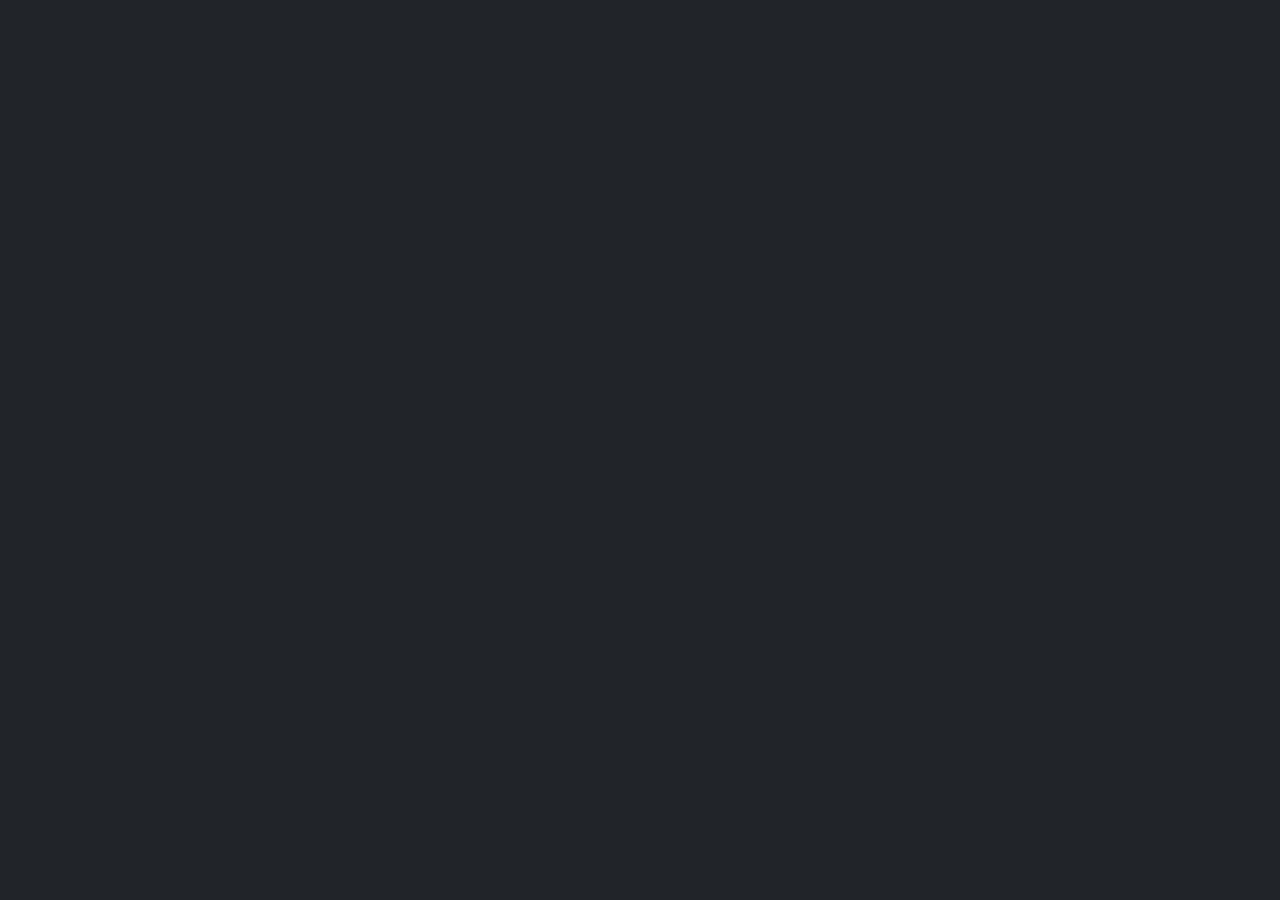
==== pages/acerca-de.html @ e5b5893c "Estructura inicial de carpetas, esqueletos HTML/CSS bootstrap linkeado" ====
<!doctype html>
<html lang="es" data-bs-theme="dark">
  <head>
    <meta charset="UTF-8" />
    <meta name="viewport" content="width=device-width, initial-scale=1.0" />
    <meta
      name="description"
      content="Plataforma de streaming interactiva con el mejor catálogo de películas y series. Proyecto integrador RollingCode."
    />
    <meta name="author" content="Grupo 3 - Comision Web 25" />
    <link
      href="https://cdn.jsdelivr.net/npm/bootstrap@5.3.8/dist/css/bootstrap.min.css"
      rel="stylesheet"
      integrity="sha384-sRIl4kxILFvY47J16cr9ZwB07vP4J8+LH7qKQnuqkuIAvNWLzeN8tE5YBujZqJLB"
      crossorigin="anonymous"
    />
    <link rel="stylesheet" href="../css/style.css" />
    <title>nombre-de-ejemplo</title>
  </head>
  <body>
    <head></head>
    <main></main>
    <footer></footer>
    <script
      src="https://cdn.jsdelivr.net/npm/bootstrap@5.3.8/dist/js/bootstrap.bundle.min.js"
      integrity="sha384-FKyoEForCGlyvwx9Hj09JcYn3nv7wiPVlz7YYwJrWVcXK/BmnVDxM+D2scQbITxI"
      crossorigin="anonymous"
    ></script>
  </body>
</html>
---- css/style.css ----
@import url("https://cdn.jsdelivr.net/npm/bootstrap-icons@1.13.1/font/bootstrap-icons.min.css");

*{
    margin: 0;
    padding: 0;
    box-sizing: border-box;
}
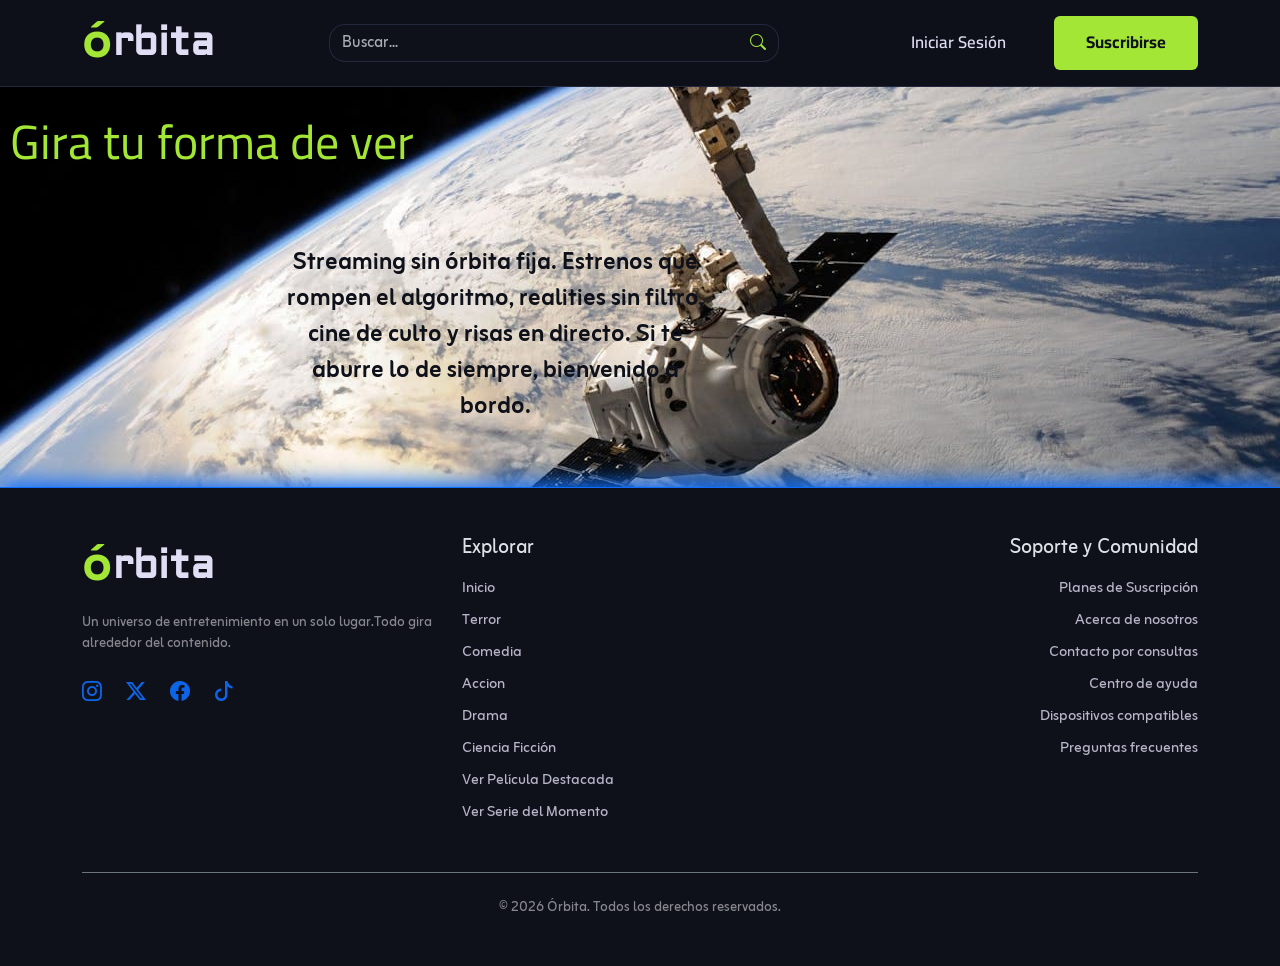
==== commit 77965c5d: "Se comenzó a estilizar la pagina acerca de" ====
--- a/pages/acerca-de.html
+++ b/pages/acerca-de.html
@@ -1,30 +1,168 @@
 <!doctype html>
 <html lang="es" data-bs-theme="dark">
-  <head>
-    <meta charset="UTF-8" />
-    <meta name="viewport" content="width=device-width, initial-scale=1.0" />
-    <meta
-      name="description"
-      content="Plataforma de streaming interactiva con el mejor catálogo de películas y series. Proyecto integrador RollingCode."
-    />
-    <meta name="author" content="Grupo 3 - Comision Web 25" />
-    <link
-      href="https://cdn.jsdelivr.net/npm/bootstrap@5.3.8/dist/css/bootstrap.min.css"
-      rel="stylesheet"
-      integrity="sha384-sRIl4kxILFvY47J16cr9ZwB07vP4J8+LH7qKQnuqkuIAvNWLzeN8tE5YBujZqJLB"
-      crossorigin="anonymous"
-    />
-    <link rel="stylesheet" href="../css/style.css" />
-    <title>nombre-de-ejemplo</title>
-  </head>
-  <body>
-    <head></head>
-    <main></main>
-    <footer></footer>
-    <script
-      src="https://cdn.jsdelivr.net/npm/bootstrap@5.3.8/dist/js/bootstrap.bundle.min.js"
-      integrity="sha384-FKyoEForCGlyvwx9Hj09JcYn3nv7wiPVlz7YYwJrWVcXK/BmnVDxM+D2scQbITxI"
-      crossorigin="anonymous"
-    ></script>
-  </body>
-</html>
+
+<head>
+  <meta charset="UTF-8" />
+  <meta name="viewport" content="width=device-width, initial-scale=1.0" />
+  <meta name="description"
+    content="Plataforma de streaming interactiva con el mejor catálogo de películas y series. Proyecto integrador RollingCode." />
+  <meta name="author" content="Grupo 3 - Comision Web 25" />
+  <link href="https://cdn.jsdelivr.net/npm/bootstrap@5.3.8/dist/css/bootstrap.min.css" rel="stylesheet"
+    integrity="sha384-sRIl4kxILFvY47J16cr9ZwB07vP4J8+LH7qKQnuqkuIAvNWLzeN8tE5YBujZqJLB" crossorigin="anonymous" />
+  <link rel="stylesheet" href="https://cdn.jsdelivr.net/npm/bootstrap-icons@1.13.1/font/bootstrap-icons.min.css">
+  <link rel="stylesheet" href="../css/style.css" />
+  <title>Órbita - Todo gira al rededor del contenido</title>
+</head>
+
+<body>
+  <header>
+    <nav class="navbar navbar-expand-lg sticky-top navbar-estilo">
+      <div class="container">
+        <a class="navbar-brand marca-logo" href="#">
+          <span class="letra-o">ó</span><span class="resto-texto">rbita</span>
+        </a>
+
+        <button class="navbar-toggler border-0" type="button" data-bs-toggle="collapse" data-bs-target="#contenidoNav">
+          <span class="navbar-toggler-icon"></span>
+        </button>
+
+        <div class="collapse navbar-collapse" id="contenidoNav">
+          <div class="d-flex justify-content-center flex-fill my-3 my-lg-0">
+            <form class="formulario-busqueda" role="search">
+              <div class="input-group">
+                <input class="form-control entrada-busqueda" type="search" placeholder="Buscar..."
+                  aria-label="Search" />
+                <span class="input-group-text icono-busqueda">
+                  <i class="bi bi-search"></i>
+                </span>
+              </div>
+            </form>
+          </div>
+
+          <div
+            class="d-flex flex-column flex-md-row justify-content-md-center justify-content-lg-end align-items-stretch align-items-lg-center gap-3 gap-md-5 gap-lg-3 pb-3 pb-lg-0">
+            <button type="button" class="btn btn-link boton-ingresar text-decoration-none" data-bs-toggle="modal"
+              data-bs-target="#modalLogin">
+              Iniciar Sesión
+            </button>
+            <a href="../pages/suscripcion.html" class="btn fw-bold boton-suscribirse">
+              Suscribirse
+            </a>
+          </div>
+        </div>
+      </div>
+    </nav>
+  </header>
+  <main>
+    <!-- Banner -->
+    <div>
+      <img src="../img/acercade/pexels-spacex-586056.jpg" alt="banner" id="img-banner">
+      <div class="contenedor-elementos">
+        <p>Gira tu forma de ver</p>
+      </div>
+      <div class="contenedor-texto">
+      <p>Streaming sin órbita fija. Estrenos que rompen el algoritmo, realities sin filtro, cine de culto y risas en
+          directo. Si te aburre lo de siempre, bienvenido a bordo.</p>
+      </div>
+    </div>
+
+    <section>
+      
+    </section>
+
+  </main>
+  <footer class="footer py-5">
+    <div class="container">
+      <div class="row gy-4 justify-content-between">
+        <div class="col-12 col-lg-4 text-start text-md-center text-lg-start mb-2 mb-lg-0">
+          <div class="mb-3 d-flex justify-content-center justify-content-lg-start align-items-center gap-2">
+            <a class="marca-logo text-decoration-none" href="#">
+              <span class="letra-o">ó</span><span class="resto-texto">rbita</span>
+            </a>
+          </div>
+          <p class="text-white-50 small mb-4 mx-auto mx-lg-0 text-center text-lg-start">
+            Un universo de entretenimiento en un solo lugar.Todo gira
+            alrededor del contenido.
+          </p>
+          <div class="d-flex justify-content-center justify-content-lg-start gap-4">
+            <a href="./pages/error404.html" class="enlace-red" aria-label="Instagram">
+              <i class="bi bi-instagram"></i>
+            </a>
+            <a href="./pages/error404.html" class="enlace-red" aria-label="Twitter">
+              <i class="bi bi-twitter-x"></i>
+            </a>
+            <a href="./pages/error404.html" class="enlace-red" aria-label="Facebook">
+              <i class="bi bi-facebook"></i>
+            </a>
+            <a href="./pages/error404.html" class="enlace-red" aria-label="TikTok">
+              <i class="bi bi-tiktok"></i>
+            </a>
+          </div>
+        </div>
+
+        <div class="col-12 col-md-6 col-lg-4 text-start text-md-start text-lg-start">
+          <h5 class="titulo-columna-footer mb-3">Explorar</h5>
+          <ul class="list-unstyled d-flex flex-column gap-2 m-0">
+            <li><a href="./index.html" class="link-footer">Inicio</a></li>
+            <li>
+              <a href="./pages/categoria-1.html" class="link-footer">Terror</a>
+            </li>
+            <li>
+              <a href="./pages/categoria-2.html" class="link-footer">Comedia</a>
+            </li>
+            <li>
+              <a href="./pages/error404.html" class="link-footer">Accion</a>
+            </li>
+            <li>
+              <a href="./pages/error404.html" class="link-footer">Drama</a>
+            </li>
+            <li>
+              <a href="./pages/error404.html" class="link-footer">Ciencia Ficción</a>
+            </li>
+            <li>
+              <a href="./pages/detalle-pelicula.html" class="link-footer">Ver Película Destacada</a>
+            </li>
+            <li>
+              <a href="./pages/detalle-serie.html" class="link-footer">Ver Serie del Momento</a>
+            </li>
+          </ul>
+        </div>
+
+        <div class="col-12 col-md-6 col-lg-4 text-start text-md-end text-lg-end">
+          <h5 class="titulo-columna-footer mb-3">Soporte y Comunidad</h5>
+          <ul class="list-unstyled d-flex flex-column gap-2 m-0">
+            <li>
+              <a href="./pages/suscripcion.html" class="link-footer">Planes de Suscripción</a>
+            </li>
+            <li>
+              <a href="./pages/acerca-de.html" class="link-footer">Acerca de nosotros</a>
+            </li>
+            <li>
+              <a href="./pages/contacto.html" class="link-footer">Contacto por consultas</a>
+            </li>
+            <li>
+              <a href="./pages/error404.html" class="link-footer">Centro de ayuda</a>
+            </li>
+            <li>
+              <a href="./pages/error404.html" class="link-footer">Dispositivos compatibles</a>
+            </li>
+            <li>
+              <a href="./pages/error404.html" class="link-footer">Preguntas frecuentes</a>
+            </li>
+          </ul>
+        </div>
+      </div>
+
+      <div class="border-top border-secondary mt-5 pt-4 text-center">
+        <p class="text-white-50 small m-0">
+          &copy; 2026 Órbita. Todos los derechos reservados.
+        </p>
+      </div>
+    </div>
+  </footer>
+  <script src="https://cdn.jsdelivr.net/npm/bootstrap@5.3.8/dist/js/bootstrap.bundle.min.js"
+    integrity="sha384-FKyoEForCGlyvwx9Hj09JcYn3nv7wiPVlz7YYwJrWVcXK/BmnVDxM+D2scQbITxI"
+    crossorigin="anonymous"></script>
+</body>
+
+</html>
--- a/css/style.css
+++ b/css/style.css
@@ -1,7 +1,937 @@
 @import url("https://cdn.jsdelivr.net/npm/bootstrap-icons@1.13.1/font/bootstrap-icons.min.css");
-
-*{
-    margin: 0;
-    padding: 0;
-    box-sizing: border-box;
+@import url("https://fonts.googleapis.com/css2?family=Aldrich&family=Cairo:wght@200..1000&family=Zain:ital,wght@0,200;0,300;0,400;0,700;0,800;0,900;1,300;1,400&display=swap");
+@import url("https://cdn.jsdelivr.net/npm/bootstrap-icons@1.13.1/font/bootstrap-icons.min.css");
+
+:root {
+  --text: #e0def5;
+  --background: #0f111a;
+  --primary: #0d6efd;
+  --secondary: #23283e;
+  --accent: #a3e635;
+
+  --font-logo: "Aldrich", sans-serif;
+  --font-titulos: "Cairo", sans-serif;
+  --font-textos: "Zain", serif;
+}
+
+* {
+  margin: 0;
+  padding: 0;
+  box-sizing: border-box;
+}
+
+/* Estilos del navbar */
+
+.navbar.navbar-estilo {
+  background-color: rgba(15, 17, 26, 0.9);
+  border-bottom: 1px solid var(--secondary);
+
+  .formulario-busqueda {
+    width: 100%;
+    max-width: clamp(300px, 40vw, 450px);
+
+    .input-group {
+      transition: all 0.3s ease;
+      border-radius: 1rem;
+
+      /* Hover en todo el grupo */
+      &:hover {
+        .entrada-busqueda,
+        .icono-busqueda {
+          border-color: var(--accent);
+        }
+      }
+
+      /* Focus-within detecta cuando el input tiene foco */
+      &:focus-within {
+        .entrada-busqueda,
+        .icono-busqueda {
+          border-color: var(--accent);
+        }
+        box-shadow: 0 0 5px rgba(163, 230, 53, 0.5);
+      }
+    }
+
+    .form-control.entrada-busqueda {
+      background-color: var(--background);
+      border: 1px solid var(--secondary);
+      border-right: none;
+      color: var(--text);
+      font-family: var(--font-textos);
+      transition: all 0.3s ease;
+
+      /* Bordes redondeados solo en la izquierda */
+      border-top-left-radius: 1rem;
+      border-bottom-left-radius: 1rem;
+      border-top-right-radius: 0;
+      border-bottom-right-radius: 0;
+
+      &:focus {
+        box-shadow: none;
+        outline: none;
+      }
+    }
+
+    .input-group-text.icono-busqueda {
+      background-color: var(--background);
+      border: 1px solid var(--secondary);
+      border-left: none;
+      color: var(--accent);
+      transition: all 0.3s ease;
+
+      /* Bordes redondeados solo en la derecha */
+      border-top-left-radius: 0;
+      border-bottom-left-radius: 0;
+      border-top-right-radius: 1rem;
+      border-bottom-right-radius: 1rem;
+    }
+  }
+}
+.contenedor-modal .marca-logo,
+.marca-logo {
+  display: inline-flex;
+  align-items: center;
+  font-family: var(--font-logo);
+  font-size: 2.5rem;
+  font-weight: bold;
+  letter-spacing: 0px;
+  color: var(--text);
+  text-decoration: none;
+
+  .letra-o {
+    color: var(--accent);
+    position: relative;
+    display: inline-block;
+    font-family: var(--font-textos);
+    line-height: 1;
+    font-size: 1.35em;
+    animation: orbita3d 10s infinite ease-in-out;
+  }
+  .resto-texto {
+    color: var(--text);
+    position: relative;
+    z-index: 2;
+    margin-left: 0.02em;
+  }
+}
+
+.boton-ingresar {
+  color: var(--text);
+  font-family: var(--font-titulos);
+  font-size: 1.2rem;
+  transition: color 0.3s ease;
+  &:hover {
+    color: var(--accent);
+  }
+}
+.boton-suscribirse {
+  background-color: var(--accent);
+  color: var(--background);
+  font-family: var(--font-titulos);
+  font-size: 1.2rem;
+  transition:
+    transform 0.2s ease,
+    box-shadow 0.2s linear;
+
+  &:hover {
+    background-color: var(--accent);
+    color: var(--background);
+    transform: translateY(-2px);
+    box-shadow: 0 0px 10px rgba(163, 230, 53, 0.4);
+  }
+}
+
+/* Estilos del modal para iniciar sesion */
+
+.modal-content.contenedor-modal {
+  background-color: var(--background);
+  .marca-logo {
+    font-size: 1.8rem;
+    .letra-o {
+      animation: none;
+    } /* Desactivar animacion */
+  }
+}
+
+.modal-body {
+  .form-label {
+    font-family: var(--font-titulos);
+    font-size: 1rem;
+    color: var(--text);
+  }
+
+  .link-recuperar {
+    font-family: var(--font-textos);
+    font-size: 1.1rem;
+    color: var(--accent);
+    transition: 0.3s;
+    &:hover {
+      filter: drop-shadow(0 0px 2px rgba(163, 230, 53, 0.4));
+    }
+  }
+
+  .texto-o-divisor {
+    color: var(--text);
+    font-family: var(--font-textos);
+    font-size: 1.2rem;
+  }
+
+  .boton-modal-enviar {
+    background-color: var(--accent);
+    color: var(--background);
+    font-family: var(--font-titulos);
+    font-size: 1.2rem;
+    transition:
+      transform 0.2s,
+      box-shadow 0.2s;
+
+    &:hover {
+      transform: translateY(-2px);
+      box-shadow: 0 4px 15px rgba(163, 230, 53, 0.4);
+    }
+  }
+
+  .boton-modal-google {
+    background-color: transparent;
+    border: 1px solid var(--secondary);
+    color: var(--text);
+    font-family: var(--font-titulos);
+    font-size: 1.1rem;
+    transition:
+      border-color 0.3s ease,
+      background-color 0.3s ease;
+
+    &:hover {
+      border-color: var(--accent);
+      background-color: var(--background);
+    }
+  }
+}
+
+body {
+  display: flex;
+  flex-direction: column;
+  min-height: 100vh;
+  background-color: var(--background);
+}
+
+main {
+  /* flex: 1; */
+  flex-grow: 1;
+}
+
+/* Estilos paginas suscripcion */
+
+/* Hero */
+.hero-suscripcion {
+  background-color: var(--background);
+  color: var(--text);
+  .marca-logo {
+    font-size: 2.5rem;
+    .letra-o-estatica {
+      color: var(--accent);
+      position: relative;
+      display: inline-block;
+      font-family: var(--font-textos);
+      line-height: 1;
+      font-size: 1.35em;
+    }
+  }
+
+  .texto-accent {
+    color: var(--accent);
+    font-family: var(--font-logo);
+  }
+
+  h1 {
+    font-family: var(--font-titulos);
+    color: var(--text);
+  }
+
+  p {
+    font-family: var(--font-textos);
+    color: var(--text);
+    opacity: 0.9;
+  }
+}
+
+/* Cards de Planes */
+.planes-suscripcion {
+  background-color: var(--background);
+
+  .card {
+    background-color: var(--background);
+    border: 1px solid var(--primary);
+    border-radius: 1rem;
+    transition:
+      transform 0.3s ease,
+      box-shadow 0.3s ease;
+
+    &:hover {
+      transform: translateY(-8px);
+      box-shadow: 0 8px 25px rgba(13, 110, 253, 0.1);
+    }
+
+    .badge {
+      background-color: var(--secondary);
+      color: var(--primary);
+      font-family: var(--font-titulos);
+      font-size: 0.75rem;
+      padding: 0.5rem 1rem;
+      border-radius: 0.5rem;
+      display: inline-block;
+    }
+
+    .card-title {
+      font-family: var(--font-titulos);
+      font-size: 2rem;
+      color: var(--text);
+    }
+
+    .precio {
+      .monto {
+        font-family: var(--font-titulos);
+        font-size: 2.5rem;
+        color: var(--text);
+        font-weight: bold;
+      }
+
+      .periodo {
+        font-family: var(--font-textos);
+        font-size: 1rem;
+        color: var(--text);
+        opacity: 0.7;
+      }
+    }
+
+    .lista-caracteristicas {
+      list-style: none;
+      padding: 0;
+
+      li {
+        font-family: var(--font-textos);
+        font-size: 0.95rem;
+        margin-bottom: 0.75rem;
+        display: flex;
+        align-items: center;
+        gap: 0.5rem;
+
+        i {
+          font-size: 1.2rem;
+        }
+
+        &.disponible {
+          color: var(--text);
+          i {
+            color: var(--primary);
+          }
+        }
+
+        &.no-disponible {
+          color: var(--text);
+          opacity: 0.5;
+          i {
+            color: var(--secondary);
+          }
+        }
+      }
+    }
+
+    .btn-plan {
+      background-color: transparent;
+      border: 1px solid var(--secondary);
+      color: var(--text);
+      font-family: var(--font-titulos);
+      font-size: 1.1rem;
+      padding: 0.75rem;
+      border-radius: 0.75rem;
+      transition: all 0.3s ease;
+
+      &:hover {
+        border-color: var(--accent);
+        background-color: rgba(163, 230, 53, 0.05);
+      }
+    }
+  }
+
+  /* Card Recomendado */
+  .card-recomendado {
+    border: 1px solid var(--accent);
+    box-shadow: 0 0 20px rgba(163, 230, 53, 0.2);
+
+    .disponible-recomendado {
+      color: var(--text);
+      i {
+        color: var(--accent);
+      }
+    }
+
+    .badge {
+      background-color: var(--accent);
+      color: var(--background);
+    }
+    .btn-recomendado {
+      background-color: var(--accent);
+      color: var(--background);
+      border: none;
+
+      &:hover {
+        transform: translateY(-2px);
+        box-shadow: 0 6px 20px rgba(163, 230, 53, 0.4);
+        background-color: var(--accent);
+      }
+    }
+  }
+}
+
+/* FAQ Section */
+.faq-section {
+  background-color: var(--background);
+
+  h2 {
+    font-family: var(--font-titulos);
+    font-size: 2.5rem;
+    color: var(--text);
+  }
+
+  .accordion {
+    max-width: 800px;
+    margin: 0 auto;
+
+    .accordion-item {
+      background-color: var(--background);
+      border: 1px solid var(--secondary);
+      border-radius: 0.75rem;
+      margin-bottom: 1rem;
+      overflow: hidden;
+
+      .accordion-header {
+        .accordion-button {
+          background-color: var(--background);
+          color: var(--text);
+          font-family: var(--font-titulos);
+          font-size: 1.1rem;
+          border: none;
+          padding: 1.25rem 1.5rem;
+          transition: background-color 0.3s ease;
+
+          &:not(.collapsed) {
+            background-color: var(--secondary);
+            color: var(--primary);
+          }
+
+          &::after {
+            filter: brightness(0) invert(1);
+          }
+        }
+      }
+
+      .accordion-body {
+        background-color: var(--background);
+        color: var(--text);
+        font-family: var(--font-textos);
+        padding: 1.5rem;
+        border-top: 1px solid var(--secondary);
+      }
+    }
+  }
+}
+
+/* Métodos de Pago */
+.metodos-pago {
+  background-color: var(--background);
+
+  h2 {
+    font-family: var(--font-titulos);
+    font-size: 2rem;
+    color: var(--text);
+  }
+
+  .icono-pago {
+    display: flex;
+    flex-direction: column;
+    align-items: center;
+
+    i {
+      font-size: 2.5rem;
+      color: var(--primary);
+      transition:
+        transform 0.3s cubic-bezier(0.175, 0.885, 0.32, 1.275),
+        color 0.2s ease;
+    }
+
+    span {
+      font-family: var(--font-textos);
+      font-size: 0.9rem;
+      color: var(--text);
+      transition:
+        transform 0.3s cubic-bezier(0.175, 0.885, 0.32, 1.275),
+        color 0.2s ease;
+    }
+
+    &:hover {
+      i,
+      span {
+        transform: translateY(-4px) scale(1.2);
+      }
+    }
+  }
+}
+/* Estilos del footer */
+
+.footer {
+  background-color: var(--background);
+  font-family: var(--font-textos);
+  border-top: 1px solid var(--primary);
+  box-shadow: 0px -5px 20px var(--primary);
+  .texto-descripcion-footer {
+    max-width: 300px;
+  }
+
+  .link-footer {
+    text-decoration: none;
+    font-size: 0.95rem;
+    color: var(--text);
+    opacity: 80%;
+    transition: color 0.25s ease-in-out;
+
+    &:hover {
+      opacity: 100%;
+      color: var(--primary);
+      filter: drop-shadow(0px 0px 1px rgba(163, 230, 53, 0.9));
+    }
+  }
+
+  .enlace-red {
+    color: var(--primary);
+    opacity: 90%;
+    font-size: 1.25rem;
+    display: inline-block;
+    transition:
+      transform 0.2s cubic-bezier(0.175, 0.885, 0.32, 1.275),
+      color 0.2s ease;
+
+    &:hover {
+      color: var(--accent);
+      transform: translateY(-4px) scale(1.1);
+    }
+  }
+}
+
+/* Animacion del logo */
+@keyframes orbita3d {
+  0% {
+    transform: translateX(0) scale(1);
+    z-index: 3;
+  }
+  12% {
+    transform: translateX(65px) scale(1.3);
+    z-index: 3;
+  }
+
+  24% {
+    transform: translateX(134px) scale(1.1);
+    z-index: 3;
+  }
+  25% {
+    z-index: 1;
+  }
+  36% {
+    transform: translateX(65px) scale(0.8);
+    z-index: 1;
+  }
+
+  48% {
+    transform: translateX(0) scale(1);
+    z-index: 3;
+  }
+
+  100% {
+    transform: translateX(0) scale(1);
+    z-index: 3;
+  }
+}
+
+/* Estilos del Carrousel */
+
+.hero {
+  height: 85vh;
+  min-height: 70vh;
+  width: 100%;
+  display: flex;
+  align-items: flex-start;
+  overflow: hidden;
+}
+
+.hero-bg {
+  width: 100vw;
+}
+
+.hero-overlay-inicial {
+  top: 100px;
+  left: 80px;
+  position: absolute;
+  width: 50vw;
+  height: 25vw;
+  background:
+    linear-gradient(
+      90deg,
+      rgba(10, 10, 10, 0.95) 0%,
+      rgba(10, 10, 10, 0.7) 50%,
+      rgba(10, 10, 10, 0.3) 100%
+    ),
+    linear-gradient(0deg, rgba(10, 10, 10, 1) 0%, rgba(10, 10, 10, 0) 30%);
+}
+
+.hero-content {
+  max-width: 100vw;
+  margin: 0 auto;
+  padding: 0 4rem;
+  width: 50vw;
+}
+
+.hero-badge {
+  display: inline-block;
+  background: linear-gradient(
+    135deg,
+    rgba(35, 40, 62, 1) 0%,
+    rgba(163, 230, 53, 1) 87%,
+    rgba(15, 17, 26, 0.63) 100%
+  );
+  color: white;
+  padding: 6px 16px;
+  border-radius: 4px;
+  font-size: 0.75rem;
+  font-weight: 700;
+  letter-spacing: 1px;
+  text-transform: uppercase;
+  margin-bottom: 1.5rem;
+}
+
+.hero-title {
+  font-family: "Cairo", sans-serif;
+}
+
+.hero-meta {
+  display: flex;
+  gap: 1.5rem;
+  align-items: center;
+  margin-bottom: 1.5rem;
+  color: var(--primary);
+  font-size: 0.95rem;
+}
+
+.hero-description {
+  font-size: 1 rem;
+  line-height: 1.6;
+  color: #e5e5e5;
+  max-width: 60vw;
+  margin-bottom: 2rem;
+  align-content: end;
+}
+
+.hero-actions {
+  display: flex;
+  gap: 1rem;
+  flex-wrap: wrap;
+}
+
+.btn {
+  padding: 14px 32px;
+  border-radius: 6px;
+  font-size: 1.05rem;
+  font-weight: 600;
+  border: none;
+  cursor: pointer;
+  transition: all 0.2s ease;
+  display: flex;
+  align-items: center;
+  gap: 10px;
+}
+.hero-content {
+  padding: 0 1.5rem;
+}
+
+.hero-overlay-inicial {
+  background: linear-gradient(
+    0deg,
+    rgba(10, 10, 10, 1) 0%,
+    rgba(10, 10, 10, 0.8) 60%,
+    rgba(10, 10, 10, 0.4) 100%
+  );
+}
+
+.caja-texto {
+  font-family: "zain", sans-serif;
+  font-size: 1 rem;
+  background: linear-gradient(
+    0deg,
+    rgba(10, 10, 10, 1) 0%,
+    rgba(10, 10, 10, 0.8) 60%,
+    rgba(10, 10, 10, 0.4) 100%
+  );
+  color: var(var(--text));
+  padding: 10px;
+  width: 90vh;
+  top: 220px;
+  right: 50px;
+  position: absolute;
+  z-index: 1;
+}
+
+.caja-texto-horizontal {
+  font-family: "zain", sans-serif;
+  font-size: 1rem;
+  background: linear-gradient(
+    0deg,
+    rgba(10, 10, 10, 1) 0%,
+    rgba(10, 10, 10, 0.8) 60%,
+    rgba(10, 10, 10, 0.4) 100%
+  );
+  color: var(var(--text));
+  padding: 10px;
+  width: 90vh;
+  top: 250px;
+  align-items: center;
+  position: absolute;
+  z-index: 1;
+}
+
+.img-banner {
+  height: 85vh;
+  object-fit: cover;
+}
+
+.carousel-control-prev-icon,
+.carousel-control-next-icon {
+  filter: invert(1);
+}
+
+.btn-velvet {
+  background-color: var(--accent);
+  color: var(--background);
+  font-family: "Cairo", sans-serif;
+}
+
+.btn-general {
+  font-family: "Cairo", sans-serif;
+  font-size: 1rem;
+  border: 1 solid var(--secondary);
+  background: linear-gradient(
+    135deg,
+    rgba(35, 40, 62, 1) 0%,
+    rgba(163, 230, 53, 1) 87%,
+    rgba(15, 17, 26, 0.63) 100%
+  );
+  color: var(--secondary);
+}
+
+.ventana-modal {
+  --bs-modal-width: 900px;
+}
+
+.texto-modal {
+  font-family: "zain", sans-serif;
+  font-size: 1rem;
+  font-weight: bold;
+}
+
+.texto-titulo-modal {
+  font-family: "Aldrich", sans-serif;
+  font-size: 2rem;
+  color: var(--accent);
+}
+
+.hero-detalle {
+  min-height: 400px;
+  background-color: var(--background);
+  border-bottom: 1px solid var(--secondary);
+}
+
+.hero-backdrop-img {
+  position: absolute;
+  top: 0;
+  left: 0;
+  width: 100%;
+  height: 100%;
+  background-image: url("../img/portadas/terror-insidious.jpg");
+  background-size: cover;
+  background-position: center;
+  transform: scale(1.1);
+  filter: blur(15px);
+  opacity: 0.2;
+  z-index: 1;
+}
+
+.hero-overlay {
+  position: absolute;
+  top: 0;
+  left: 0;
+  width: 100%;
+  height: 100%;
+  background: linear-gradient(
+    180deg,
+    rgba(15, 17, 26, 0.2) 0%,
+    var(--background) 100%
+  );
+  z-index: 2;
+}
+
+.poster-pelicula {
+  max-width: 220px;
+  box-shadow: 0 10px 25px rgba(0, 0, 0, 0.6) !important;
+}
+
+.titulo-pelicula {
+  font-size: clamp(2rem, 4vw, 3.2rem);
+  font-weight: 800;
+}
+
+.descripcion-corta {
+  font-size: 1.15rem;
+  line-height: 1.5;
+}
+
+.titulo-seccion-detalle {
+  font-family: var(--font-titulos);
+  color: var(--text);
+  font-weight: 700;
+  border-left: 4px solid var(--accent);
+  padding-left: 10px;
+  font-size: 1.6rem;
+  letter-spacing: -0.2px;
+}
+
+.descripcion-larga {
+  font-family: var(--font-textos);
+  font-size: 1.25rem;
+  line-height: 1.6;
+}
+
+.icono-actor {
+  width: 90px;
+  height: 90px;
+  background-color: var(--secondary);
+  font-size: 2.5rem;
+  color: var(--text);
+}
+
+.font-titulo {
+  font-family: var(--font-titulos);
+}
+
+.ficha-tecnica-card {
+  transition:
+    border-color 0.3s ease,
+    transform 0.3s ease,
+    box-shadow 0.3s ease;
+}
+
+.ficha-tecnica-card:hover {
+  border-color: var(--accent) !important;
+  transform: translateY(-2px);
+  box-shadow: 0 10px 20px rgba(163, 230, 53, 0.05) !important;
+}
+
+.puntaje-circulo {
+  width: 70px;
+  height: 70px;
+  border-radius: 50%;
+  background: conic-gradient(var(--accent) 94%, var(--secondary) 94%);
+  display: flex;
+  align-items: center;
+  justify-content: center;
+  position: relative;
+  flex-shrink: 0;
+}
+
+.puntaje-circulo::before {
+  content: "";
+  position: absolute;
+  top: 4px;
+  left: 4px;
+  right: 4px;
+  bottom: 4px;
+  background: var(--background);
+  border-radius: 50%;
+  z-index: 1;
+}
+
+.puntaje-circulo span {
+  position: relative;
+  z-index: 2;
+  font-family: var(--font-titulos);
+  font-weight: 700;
+  color: var(--accent);
+  font-size: 1.25rem;
+}
+
+/* contacto */
+
+.btn-orbita {
+  background-color: #9aff1a;
+  border: none;
+}
+
+.btn-orbita:hover {
+  background-color: #7fdc00;
+}
+
+.form-control:focus {
+  border-color: #0d6efd;
+  box-shadow: 0 0 10px rgba(13, 110, 253, 0.5);
+}
+
+/* detalle serie*/
+
+.btn-success {
+  background-color: #9aff1a;
+  border-color: #9aff1a;
+  color: #000;
+}
+
+.btn-success:hover {
+  background-color: #7fdc00;
+  border-color: #7fdc00;
+  color: #000;
+}
+
+.card-dark {
+  background-color: #0b0d17;
+}
+
+#img-banner {
+  width: 100%;
+  height: 400px;
+  object-fit: cover;
+}
+
+.contenedor-elementos {
+  border-radius: 10px;
+  padding: 5px;
+  /* background-color: var(--secondary);
+  opacity: 80%; */
+  color: var(--accent);
+  font-family: 'Cairo', sans-serif;
+  font-size: 3rem;
+  top: 100px;
+  left: 5px;
+  position: absolute;
+  z-index: 1;
+}
+
+.contenedor-texto{
+  position: absolute;
+  z-index: 1;
+  width: 50vh;
+  border-radius: 10px;
+  padding: 5px;
+  filter: drop-shadow(0 0.5rem 1rem rgba(0, 0, 0, 0.15));
+  color: var(--background);
+  font-family:'zain', sans-serif;
+  font-size: 1.5rem;
+  font-weight: bold;
+  top: 240px;
+  left: 270px;
+  text-align: center;
 }
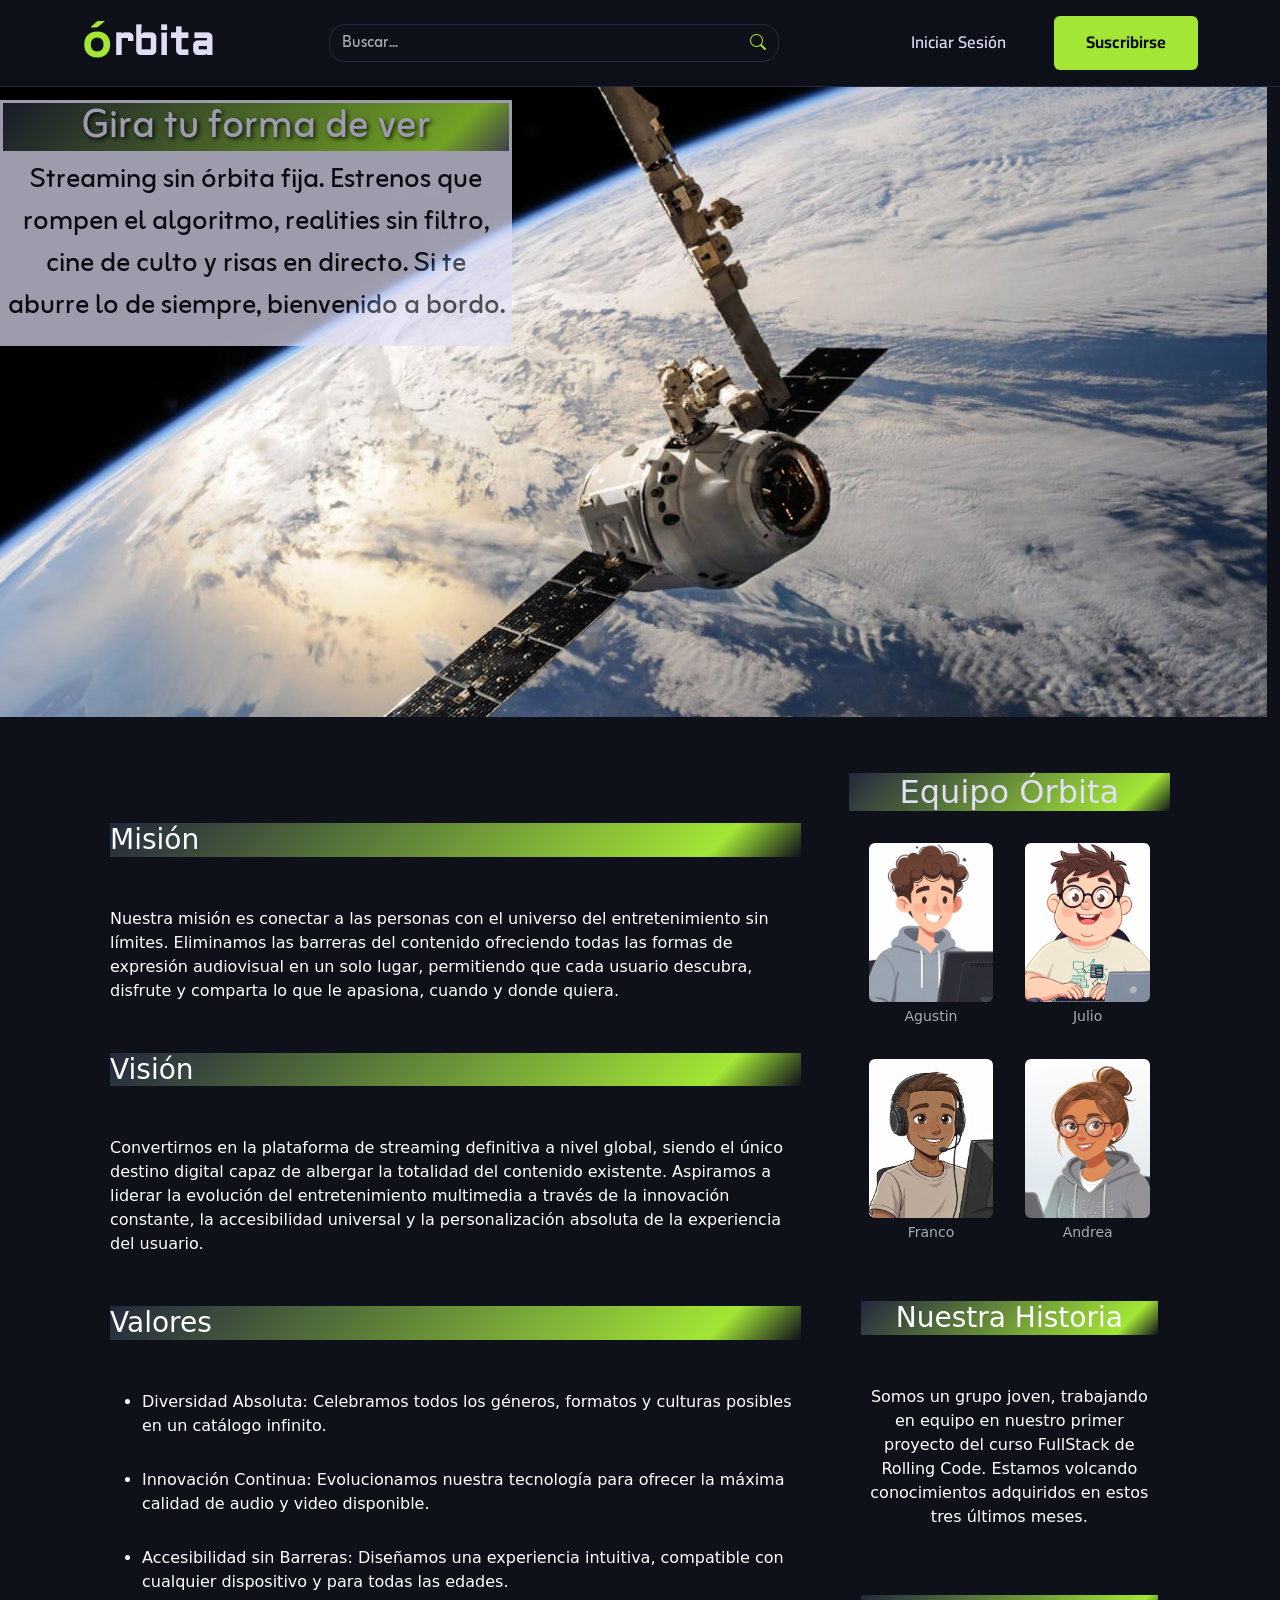
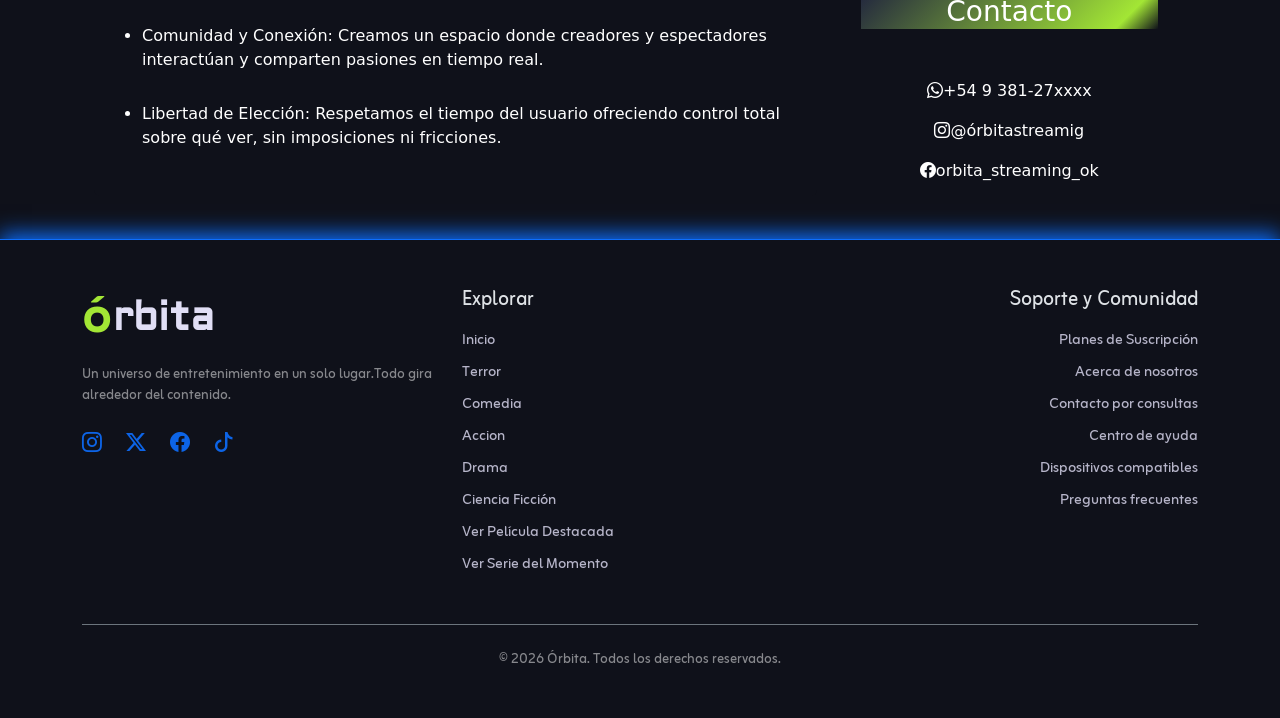
==== commit c3af5960: "Se agregaron un baner y una grilla con información de nuestra página" ====
--- a/pages/acerca-de.html
+++ b/pages/acerca-de.html
@@ -58,16 +58,122 @@
     <div>
       <img src="../img/acercade/pexels-spacex-586056.jpg" alt="banner" id="img-banner">
       <div class="contenedor-elementos">
-        <p>Gira tu forma de ver</p>
-      </div>
-      <div class="contenedor-texto">
-      <p>Streaming sin órbita fija. Estrenos que rompen el algoritmo, realities sin filtro, cine de culto y risas en
+        <h1 class="titulo-banner fs-1 fs-md-6">Gira tu forma de ver</h1>
+        <p class="fs-3 fs-fm-6 h-60 h-sm-40">Streaming sin órbita fija. Estrenos que rompen el algoritmo, realities sin
+          filtro, cine de culto y risas en
           directo. Si te aburre lo de siempre, bienvenido a bordo.</p>
       </div>
     </div>
 
     <section>
-      
+      <div class="container border-secondary-subtle my-4">
+
+        <div class="row g-3 m-1">
+
+          <div class="col-lg-8 col-sm-12">
+            <div class="p-3 fondo-grilla text-white text-start rounded">
+              <h3 class="titulo-acercade">Misión</h3>
+              <p class="texto-acercade">Nuestra misión es conectar a las personas con el universo del entretenimiento
+                sin límites. Eliminamos
+                las barreras del contenido ofreciendo todas las formas de expresión audiovisual en un solo lugar,
+                permitiendo que cada usuario descubra, disfrute y comparta lo que le apasiona, cuando y donde quiera.
+              </p>
+              <h3 class="titulo-acercade">Visión</h3>
+              <p class="texto-acercade">Convertirnos en la plataforma de streaming definitiva a nivel global, siendo el
+                único destino digital
+                capaz de albergar la totalidad del contenido existente. Aspiramos a liderar la evolución del
+                entretenimiento multimedia a través de la innovación constante, la accesibilidad universal y la
+                personalización absoluta de la experiencia del usuario.</p>
+              <h3 class="titulo-acercade">Valores</h3>
+              <ul class="lista-acercade">
+                <li class="lista-acercade">Diversidad Absoluta: Celebramos todos los géneros, formatos y culturas
+                  posibles en un catálogo
+                  infinito.</li>
+                <li class="lista-acercade">Innovación Continua: Evolucionamos nuestra tecnología para ofrecer la máxima
+                  calidad de audio y
+                  video disponible.</li>
+                <li class="lista-acercade">Accesibilidad sin Barreras: Diseñamos una experiencia intuitiva, compatible
+                  con cualquier
+                  dispositivo y para todas las edades.</li>
+                <li class="lista-acercade">Comunidad y Conexión: Creamos un espacio donde creadores y espectadores
+                  interactúan y comparten
+                  pasiones en tiempo real.</li>
+                <li class="lista-acercade">Libertad de Elección: Respetamos el tiempo del usuario ofreciendo control
+                  total sobre qué ver, sin
+                  imposiciones ni fricciones.</li>
+              </ul>
+            </div>
+          </div>
+
+          <div class="col-lg-4 col-sm-12">
+
+            <div class="p-3 bg-transparent text-white text-center rounded">
+              <h2 class="titulo-equipo">Equipo Órbita</h2>
+              <div class="container mt-4">
+                <!-- Fila 1 -->
+                <div class="row g-3 mb-3">
+                  <div class="col-sm-6">
+                    <figure class="figure  p-2 bg-transparent w-100 m-0"
+                      style="height: 200px; display: flex; flex-direction: column;">
+                      <img src="../img/acercade/Agustin.jpeg" class="figure-img img-fluid rounded m-0 flex-grow-1"
+                        style="object-fit: cover; min-height: 0;" alt="Agustin">
+                      <figcaption class="figure-caption text-center mt-1 small">Agustin</figcaption>
+                    </figure>
+                  </div>
+                  <div class="col-sm-6">
+                    <figure class="figure p-2 bg-transparent w-100 m-0"
+                      style="height: 200px; display: flex; flex-direction: column;">
+                      <img src="../img/acercade/Julio.jpeg" class="figure-img img-fluid rounded m-0 flex-grow-1"
+                        style="object-fit: cover; min-height: 0;" alt="Julio">
+                      <figcaption class="figure-caption text-center mt-1 small">Julio</figcaption>
+                    </figure>
+                  </div>
+                </div>
+
+                <!-- Fila 2 -->
+                <div class="row g-3">
+                  <div class="col-sm-6">
+                    <figure class="figure p-2 bg-transparent w-100 m-0"
+                      style="height: 200px; display: flex; flex-direction: column;">
+                      <img src="../img/acercade/Fran.jpeg" class="figure-img img-fluid rounded m-0 flex-grow-1"
+                        style="object-fit: cover; min-height: 0;" alt="Fran">
+                      <figcaption class="figure-caption text-center mt-1 small">Franco</figcaption>
+                    </figure>
+                  </div>
+                  <div class="col-sm-6">
+                    <figure class="figure p-2 bg-transparent w-100 m-0"
+                      style="height: 200px; display: flex; flex-direction: column;">
+                      <img src="../img/acercade/andrea.jpeg" class="figure-img img-fluid rounded m-0 flex-grow-1"
+                        style="object-fit: cover; min-height: 0;" alt="Andrea">
+                      <figcaption class="figure-caption text-center mt-1 small">Andrea</figcaption>
+                    </figure>
+                  </div>
+                </div>
+
+                <!-- Fila 3 -->
+                <div class="row g-3">
+                  <div class="col-lg-12 col-md-12 col-sm-6">
+                    <h3 class="titulo-acercade">Nuestra Historia</h3>
+                    <p>Somos un grupo joven, trabajando en equipo en nuestro primer proyecto del curso FullStack de
+                      Rolling Code. Estamos volcando conocimientos adquiridos en estos tres últimos meses.</p>
+                  </div>
+                </div>
+
+                <!-- Fila 4 -->
+                <div class="row g-3">
+                  <div class="col-lg-12 col-md-12 col-sm-6">
+                    <h3 class="titulo-acercade">Contacto</h3>
+                    <p><i class="bi bi-whatsapp"></i>+54 9 381-27xxxx</p>
+                    <p><i class="bi bi-instagram"></i>@órbitastreamig</p>
+                    <p><i class="bi bi-facebook"></i>orbita_streaming_ok</p>
+                  </div>
+                </div>
+
+              </div>
+
+            </div>
+          </div>
+        </div>
     </section>
 
   </main>
--- a/css/style.css
+++ b/css/style.css
@@ -901,37 +901,61 @@
 }
 
 #img-banner {
-  width: 100%;
-  height: 400px;
+  width: 99vw;
+  height: 70vh;
   object-fit: cover;
 }
 
 .contenedor-elementos {
-  border-radius: 10px;
-  padding: 5px;
-  /* background-color: var(--secondary);
-  opacity: 80%; */
-  color: var(--accent);
-  font-family: 'Cairo', sans-serif;
-  font-size: 3rem;
+  color: var(--background);
+  background:var(--text);
+  opacity: 70%;
+  font-family: 'Zain', sans-serif;
   top: 100px;
-  left: 5px;
+  width: 40vw;
   position: absolute;
   z-index: 1;
-}
-
-.contenedor-texto{
-  position: absolute;
-  z-index: 1;
-  width: 50vh;
-  border-radius: 10px;
-  padding: 5px;
-  filter: drop-shadow(0 0.5rem 1rem rgba(0, 0, 0, 0.15));
-  color: var(--background);
-  font-family:'zain', sans-serif;
-  font-size: 1.5rem;
-  font-weight: bold;
-  top: 240px;
-  left: 270px;
+  justify-content:center ;
   text-align: center;
+  align-items: center;
+  padding: 3px;
+}
+
+.titulo-banner{
+  color: var(--text);
+  background: linear-gradient(
+    135deg,
+    rgba(35, 40, 62, 1) 0%,
+    rgba(163, 230, 53, 1) 87%,
+    rgba(15, 17, 26, 0.63) 100%
+  );
+  text-shadow: 2px 2px 4px rgba(0, 0, 0, 0.8);
+}
+
+.fondo-grilla{
+  background-color: var(--background);
+}
+
+.titulo-equipo{
+  background: linear-gradient(
+    135deg,
+    rgba(35, 40, 62, 1) 0%,
+    rgba(163, 230, 53, 1) 87%,
+    rgba(15, 17, 26, 0.63) 100%
+  );
+  color:var(--text)
+}
+
+.titulo-acercade, .texto-acercade, .lista-acercade{
+  margin: 30px 0px;
+}
+
+.titulo-acercade{
+  margin: 50px 0px;
+  background: linear-gradient(
+    135deg,
+    rgba(35, 40, 62, 1) 0%,
+    rgba(163, 230, 53, 1) 87%,
+    rgba(15, 17, 26, 0.63) 100%
+  );
 }
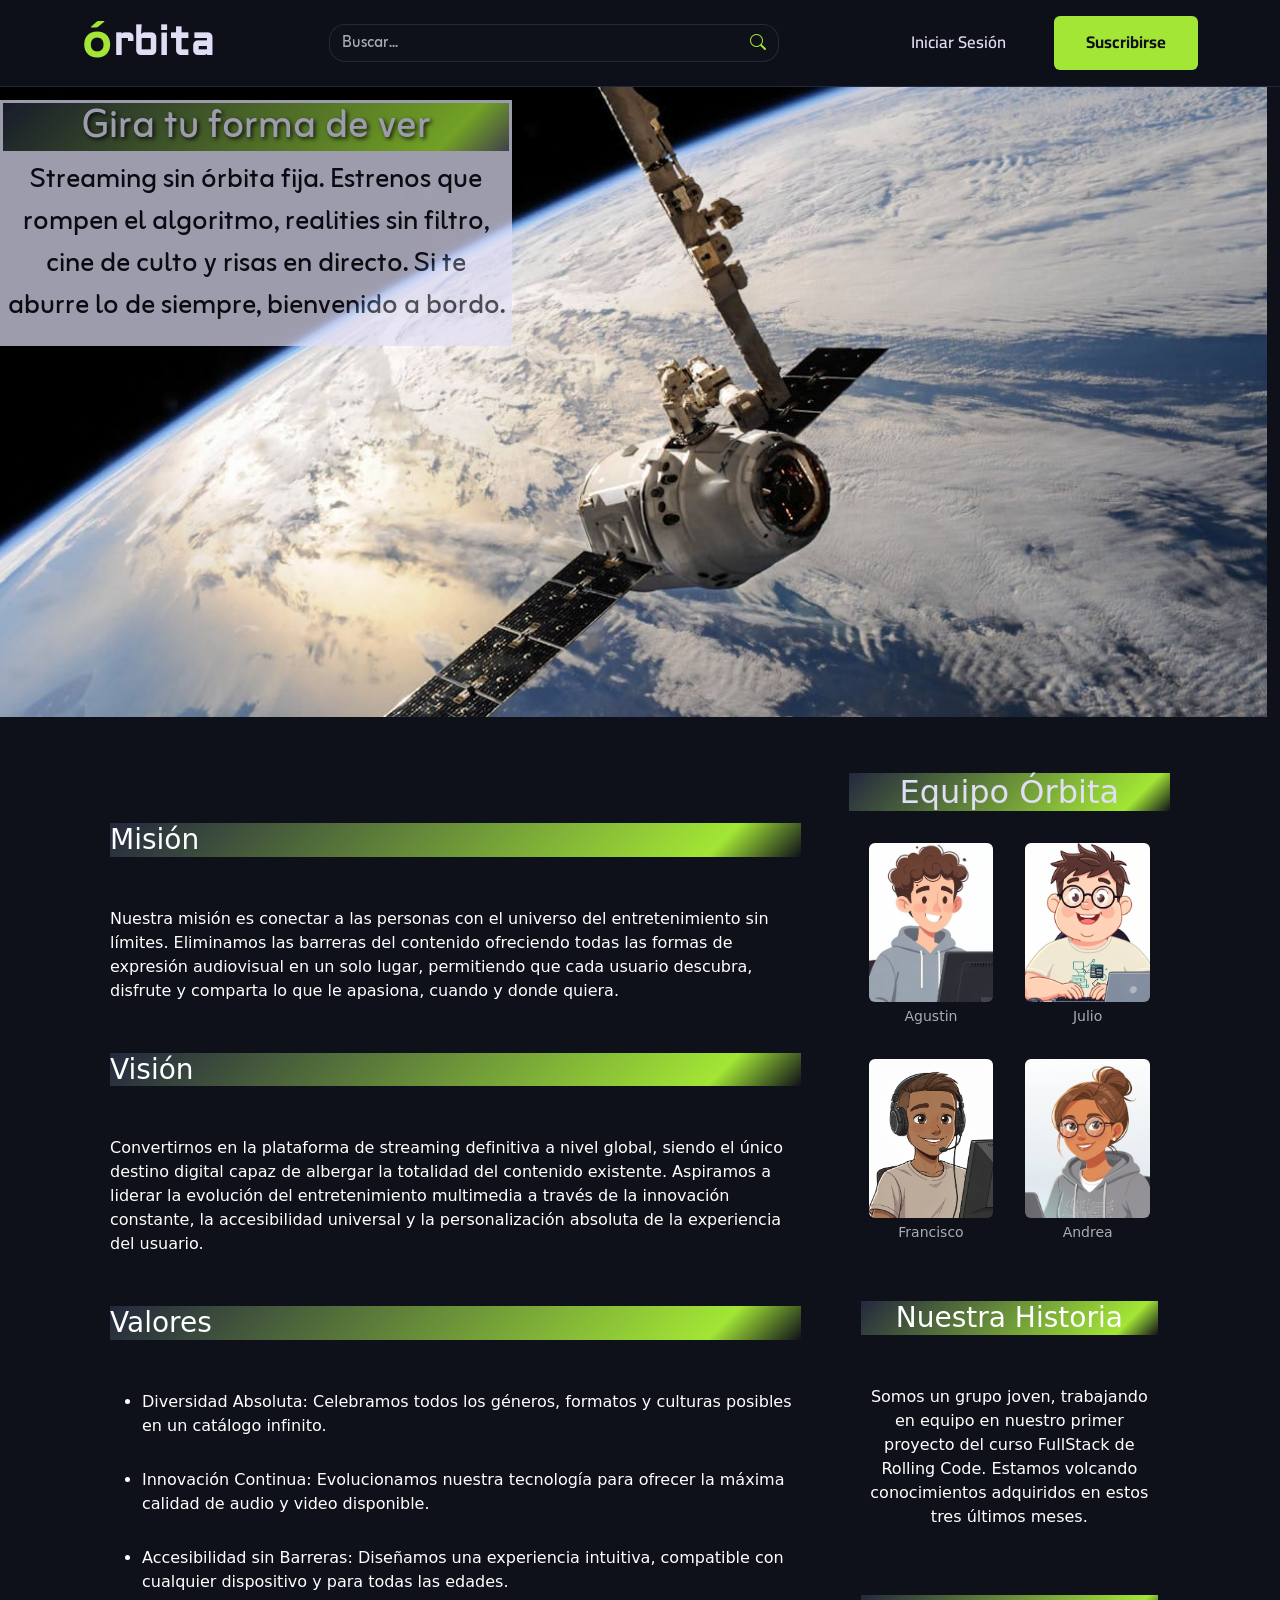
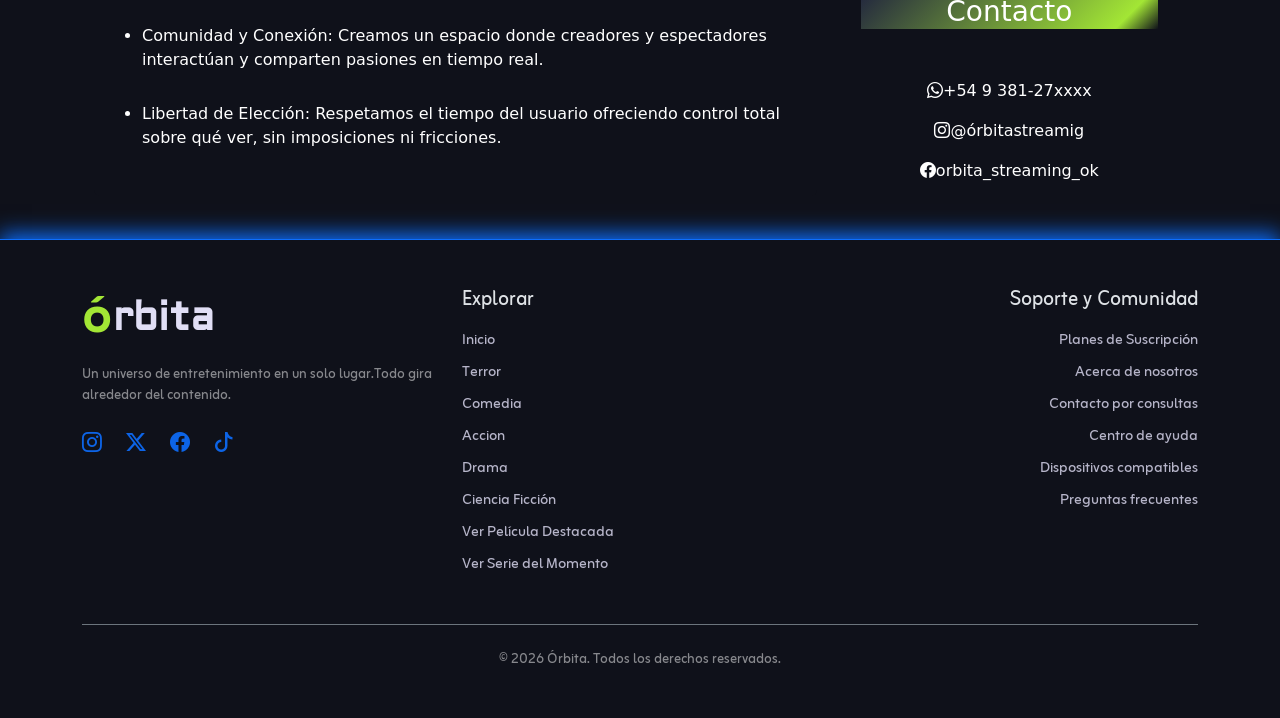
==== commit ba233d74: "Se colocó estilos a los títulos de los contenedores" ====
--- a/pages/acerca-de.html
+++ b/pages/acerca-de.html
@@ -137,7 +137,7 @@
                       style="height: 200px; display: flex; flex-direction: column;">
                       <img src="../img/acercade/Fran.jpeg" class="figure-img img-fluid rounded m-0 flex-grow-1"
                         style="object-fit: cover; min-height: 0;" alt="Fran">
-                      <figcaption class="figure-caption text-center mt-1 small">Franco</figcaption>
+                      <figcaption class="figure-caption text-center mt-1 small">Francisco</figcaption>
                     </figure>
                   </div>
                   <div class="col-sm-6">
--- a/css/style.css
+++ b/css/style.css
@@ -20,7 +20,7 @@
   box-sizing: border-box;
 }
 
-/* Estilos del navbar */
+/* -------------------Estilos del navbar---------------------- */
 
 .navbar.navbar-estilo {
   background-color: rgba(15, 17, 26, 0.9);
@@ -141,7 +141,7 @@
   }
 }
 
-/* Estilos del modal para iniciar sesion */
+/* ----------------Estilos del modal para iniciar sesion -----------------*/
 
 .modal-content.contenedor-modal {
   background-color: var(--background);
@@ -220,7 +220,149 @@
   flex-grow: 1;
 }
 
-/* Estilos paginas suscripcion */
+/* ---------------------Estilos sugerencias ---------------------*/
+
+/* Títulos de Sección */
+.titulo-seccion {
+  font-family: var(--font-titulos);
+  font-size: 1.8rem;
+  color: var(--text);
+  font-weight: 600;
+}
+
+/* Link "Ver más" */
+.link-ver-mas {
+  font-family: var(--font-textos);
+  font-size: 1rem;
+  color: var(--accent);
+  text-decoration: none;
+  transition: color 0.3s ease;
+  display: flex;
+  align-items: center;
+  gap: 0.25rem;
+
+  &:hover {
+    color: var(--text);
+  }
+}
+
+/* Secciones generales */
+.seccion-recomendados,
+.seccion-categorias,
+.seccion-series {
+  background: linear-gradient(140deg, #050811 60%, rgba(13, 110, 253, 0.2));
+  border-top: 1px solid var(--primary);
+  border-bottom: 1px solid var(--primary);
+}
+
+/* Controles del Carrusel */
+.carousel-control-prev,
+.carousel-control-next {
+  width: 5%;
+  opacity: 0;
+  transition: opacity 0.3s ease;
+
+  .carousel-control-prev-icon,
+  .carousel-control-next-icon {
+    filter: brightness(0) invert(1);
+    width: 4rem;
+    height: 100%;
+    opacity: 20%;
+  }
+}
+
+.carousel:hover {
+  .carousel-control-prev,
+  .carousel-control-next {
+    opacity: 1;
+  }
+}
+
+/* Cards de Películas/Series */
+.card-pelicula {
+  text-decoration: none;
+  display: block;
+  transition: transform 0.3s ease;
+  margin: 5px;
+  &:hover {
+    transform: scale(1.05);
+  }
+
+  .imagen-container {
+    position: relative;
+    border-radius: 0.5rem;
+    overflow: hidden;
+    aspect-ratio: 2 / 3;
+    background-color: var(--secondary);
+
+    img {
+      width: 100%;
+      height: 100%;
+      object-fit: cover;
+      transition: opacity 0.3s ease;
+    }
+
+    /* Badge "Nuevo" */
+    .badge-nuevo {
+      position: absolute;
+      top: 0.75rem;
+      left: 0.75rem;
+      background-color: var(--accent);
+      color: var(--background);
+      font-family: var(--font-logo);
+      font-size: 0.75rem;
+      padding: 0.35rem 0.75rem;
+      border-radius: 0.25rem;
+      font-weight: 600;
+      z-index: 2;
+    }
+
+    /* Overlay de Play para Series */
+    .overlay-play {
+      position: absolute;
+      inset: 0;
+      background: linear-gradient(to top, rgba(15, 17, 26, 0.9), transparent);
+      display: flex;
+      align-items: center;
+      justify-content: center;
+      opacity: 0;
+      transition: opacity 0.3s ease;
+
+      i {
+        font-size: 4rem;
+        color: var(--primary);
+        filter: drop-shadow(0 0 10px rgba(13, 110, 253, 0.4));
+        color: #0d6efd;
+      }
+    }
+
+    &:hover .overlay-play {
+      opacity: 1;
+    }
+  }
+
+  .info-pelicula {
+    .titulo-pelicula {
+      font-family: var(--font-titulos);
+      font-size: 1rem;
+      color: var(--text);
+      margin: 0;
+      white-space: nowrap;
+      overflow: hidden;
+      text-overflow: ellipsis;
+    }
+
+    .detalles-pelicula {
+      font-family: var(--font-textos);
+      font-size: 0.85rem;
+      color: var(--text);
+      opacity: 0.7;
+      margin: 0;
+    }
+  }
+}
+
+/* ------------------Estilos paginas suscripcion------------------------ */
 
 /* Hero */
 .hero-suscripcion {
@@ -384,6 +526,38 @@
   }
 }
 
+/* Botones de Categorías */
+.seccion-categorias {
+  border-top: 1px solid var(--secondary);
+  border-bottom: 1px solid var(--secondary);
+
+  .btn-categoria {
+    display: flex;
+    align-items: center;
+    justify-content: center;
+    padding: 0.5em;
+    gap: 0.5em;
+    background-color: transparent;
+    border: 1px solid var(--primary);
+    border-radius: 2rem;
+    color: var(--text);
+    font-family: var(--font-titulos);
+    font-size: 1rem;
+    text-decoration: none;
+    transition: all 0.3s ease;
+    width: clamp(300px, 20vh, 450px);
+
+    i {
+      font-size: 1.2rem;
+    }
+
+    &:hover {
+      border-color: var(--primary);
+      background-color: rgba(13, 110, 253, 0.4);
+    }
+  }
+}
+
 /* FAQ Section */
 .faq-section {
   background-color: var(--background);
@@ -552,7 +726,7 @@
   }
 }
 
-/* Estilos del Carrousel */
+/* ----------------------- Estilos del Carrousel del Home -----------------*/
 
 .hero {
   height: 85vh;
@@ -866,7 +1040,7 @@
   font-size: 1.25rem;
 }
 
-/* contacto */
+/* ------------------------ Estilos Pagina de Contacto -------------------- */
 
 .btn-orbita {
   background-color: #9aff1a;
@@ -882,7 +1056,7 @@
   box-shadow: 0 0 10px rgba(13, 110, 253, 0.5);
 }
 
-/* detalle serie*/
+/* ----------------------- Estilos pagina detalle serie -------------------*/
 
 .btn-success {
   background-color: #9aff1a;
@@ -958,4 +1132,240 @@
     rgba(163, 230, 53, 1) 87%,
     rgba(15, 17, 26, 0.63) 100%
   );
-}+}
+/* Estilos pagina 404 */
+
+.error-404 {
+  background:radial-gradient(  rgba(13, 110, 253,0.08) 2%,#050811 );
+  width: 100vw;
+  height: 100vh;
+  overflow: hidden;
+}
+
+/* El espacio donde se dibuja el anillo y el punto */
+.espacio-orbital {
+  position: absolute;
+  width: 380px;
+  height: 380px;
+  top: 50%;
+  left: 50%;
+  transform: translate(-50%, -50%);
+  z-index: 1;
+}
+
+/* Anillo estético y sutil */
+.anillo-guia {
+  position: absolute;
+  width: 100%;
+  height: 100%;
+  border: 1px dashed rgba(46, 206, 22, 0.8);
+  border-radius: 50%;
+  top: 0;
+  left: 0;
+}
+
+/* El satélite verde flúor con su brillo */
+.satelite-fugaz {
+  position: absolute;
+  width: 12px;
+  height: 12px;
+  background-color: var(--accent);
+  border-radius: 50%;
+  box-shadow:
+    0 0 15px #2ece16,
+    0 0 25px #2ece16;
+
+  /* Lo posicionamos originalmente abajo del todo (las 18hs de la órbita) */
+  bottom: 0;
+  left: 50%;
+
+  /* Aplicamos la animación unificada */
+  animation: giroYEscapeContinuo 4s linear infinite;
+}
+
+/* Caja de texto centrada por encima del diseño */
+.box-mensaje {
+  z-index: 10;
+  max-width: 450px;
+}
+
+.numero-grande {
+  font-size: 6rem;
+  font-family: var(--font-logo);
+  font-weight: 900;
+  color: var(--accent);
+  text-shadow: 0 0 30px rgba(46, 206, 22, 0.3);
+  margin: 0;
+  line-height: 0.85;
+}
+
+.titulo-mensaje {
+  font-family: var(--font-titulos);
+}
+
+.texto-descripcion {
+  font-size: 1rem;
+  max-width: 320px;
+  font-family: var(--font-textos);
+}
+
+.error-404 .btn-volver {
+  display: flex;
+  justify-content: center;
+  color: var(--accent);
+  border-color: var(--accent);
+  background-color: transparent;
+  transition: all 0.3s ease-in-out;
+}
+
+.error-404 .btn-volver:hover {
+  background-color: var(--accent);
+  color: #0c0c0e;
+  box-shadow: 0 0 20px rgba(46, 206, 22, 0.6);
+}
+
+@keyframes giroYEscapeContinuo {
+  /* 0% al 50%: Da una vuelta completa en sentido horario alrededor del centro */
+  0% {
+    transform-origin: 6px -178px; /* Centro del anillo */
+    transform: rotate(0deg);
+    left: 50%;
+    bottom: 0;
+  }
+  50% {
+    transform-origin: 6px -178px;
+    transform: rotate(360deg); /* Completó la vuelta y está abajo de nuevo */
+    left: 50%;
+    bottom: 0;
+  }
+  /* 50% al 75%: Se suelta del centro y viaja recto hacia la izquierda*/
+  75% {
+    transform-origin: center; /* Rompe el centro donde gira */
+    transform: rotate(360deg); /* Deja de girar sobre el anillo */
+    left: -400px; /* Sale eyectado horizontalmente hacia la izquierda */
+    bottom: 0; /* Mantiene su altura en la base del círculo */
+    opacity: 0;
+  }
+  /* 75% al 100%: Reseteo invisible para el loop */
+  100% {
+    left: 50%;
+    bottom: 0;
+    opacity: 0;
+  }
+}
+/* paginacion */
+.pagination {
+  --bs-pagination-bg: var(--secondary);
+  --bs-pagination-border-color: rgba(224, 222, 245, 0.1);
+  --bs-pagination-color: var(--text);
+  --bs-pagination-hover-color: var(--accent);
+  --bs-pagination-hover-bg: var(--secondary);
+  --bs-pagination-hover-border-color: var(--accent);
+  --bs-pagination-focus-color: var(--accent);
+  --bs-pagination-focus-bg: var(--secondary);
+  --bs-pagination-focus-box-shadow: 0 0 10px rgba(163, 230, 53, 0.4);
+  --bs-pagination-active-color: var(--background);
+  --bs-pagination-active-bg: var(--accent);
+  --bs-pagination-active-border-color: var(--accent);
+  --bs-pagination-disabled-color: rgba(224, 222, 245, 0.35);
+  --bs-pagination-disabled-bg: rgba(35, 40, 62, 0.4);
+  --bs-pagination-disabled-border-color: transparent;
+  
+  gap: 0.35rem;
+}
+
+.page-link {
+  border-radius: 0.5rem;
+  transition: all 0.3s cubic-bezier(0.4, 0, 0.2, 1);
+  font-family: var(--font-titulos);
+  font-weight: 600;
+  display: flex;
+  align-items: center;
+  justify-content: center;
+  padding: 0.5rem 0.95rem;
+  border-width: 1px;
+}
+
+.page-link:hover:not(.disabled) {
+  transform: translateY(-2px);
+  box-shadow: 0 4px 12px rgba(163, 230, 53, 0.15);
+}
+
+.page-item:first-child .page-link {
+  border-top-left-radius: 0.5rem !important;
+  border-bottom-left-radius: 0.5rem !important;
+}
+
+.page-item:last-child .page-link {
+  border-top-right-radius: 0.5rem !important;
+  border-bottom-right-radius: 0.5rem !important;
+}
+
+
+@keyframes fadeInSlideUp {
+  from {
+    opacity: 0;
+    transform: translateY(12px);
+  }
+  to {
+    opacity: 1;
+    transform: translateY(0);
+  }
+}
+
+.pelicula-animada {
+  animation: fadeInSlideUp 0.4s cubic-bezier(0.4, 0, 0.2, 1) forwards;
+}
+
+
+label.page-link {
+  cursor: pointer;
+  user-select: none;
+}
+
+
+#galeria-terror .p-1,
+#galeria-terror .p-2,
+#galeria-terror .p-3,
+#galeria-comedia .p-1,
+#galeria-comedia .p-2,
+#galeria-comedia .p-3 {
+  display: none !important;
+}
+
+
+#page-1:checked ~ main #galeria-terror .p-1,
+#page-1:checked ~ main #galeria-comedia .p-1,
+#page-2:checked ~ main #galeria-terror .p-2,
+#page-2:checked ~ main #galeria-comedia .p-2,
+#page-3:checked ~ main #galeria-terror .p-3,
+#page-3:checked ~ main #galeria-comedia .p-3 {
+  display: block !important;
+  animation: fadeInSlideUp 0.5s cubic-bezier(0.4, 0, 0.2, 1) forwards;
+}
+
+
+.btn-prev-1, .btn-prev-2, .btn-prev-3,
+.btn-next-1, .btn-next-2, .btn-next-3 {
+  display: none !important;
+}
+
+
+#page-1:checked ~ main .btn-prev-1 { display: block !important; }
+#page-2:checked ~ main .btn-prev-2 { display: block !important; }
+#page-3:checked ~ main .btn-prev-3 { display: block !important; }
+
+
+#page-1:checked ~ main .btn-next-1 { display: block !important; }
+#page-2:checked ~ main .btn-next-2 { display: block !important; }
+#page-3:checked ~ main .btn-next-3 { display: block !important; }
+
+
+#page-1:checked ~ main .label-page-1,
+#page-2:checked ~ main .label-page-2,
+#page-3:checked ~ main .label-page-3 {
+  background-color: var(--accent) !important;
+  border-color: var(--accent) !important;
+  color: var(--background) !important;
+  box-shadow: 0 4px 12px rgba(163, 230, 53, 0.4);
+}
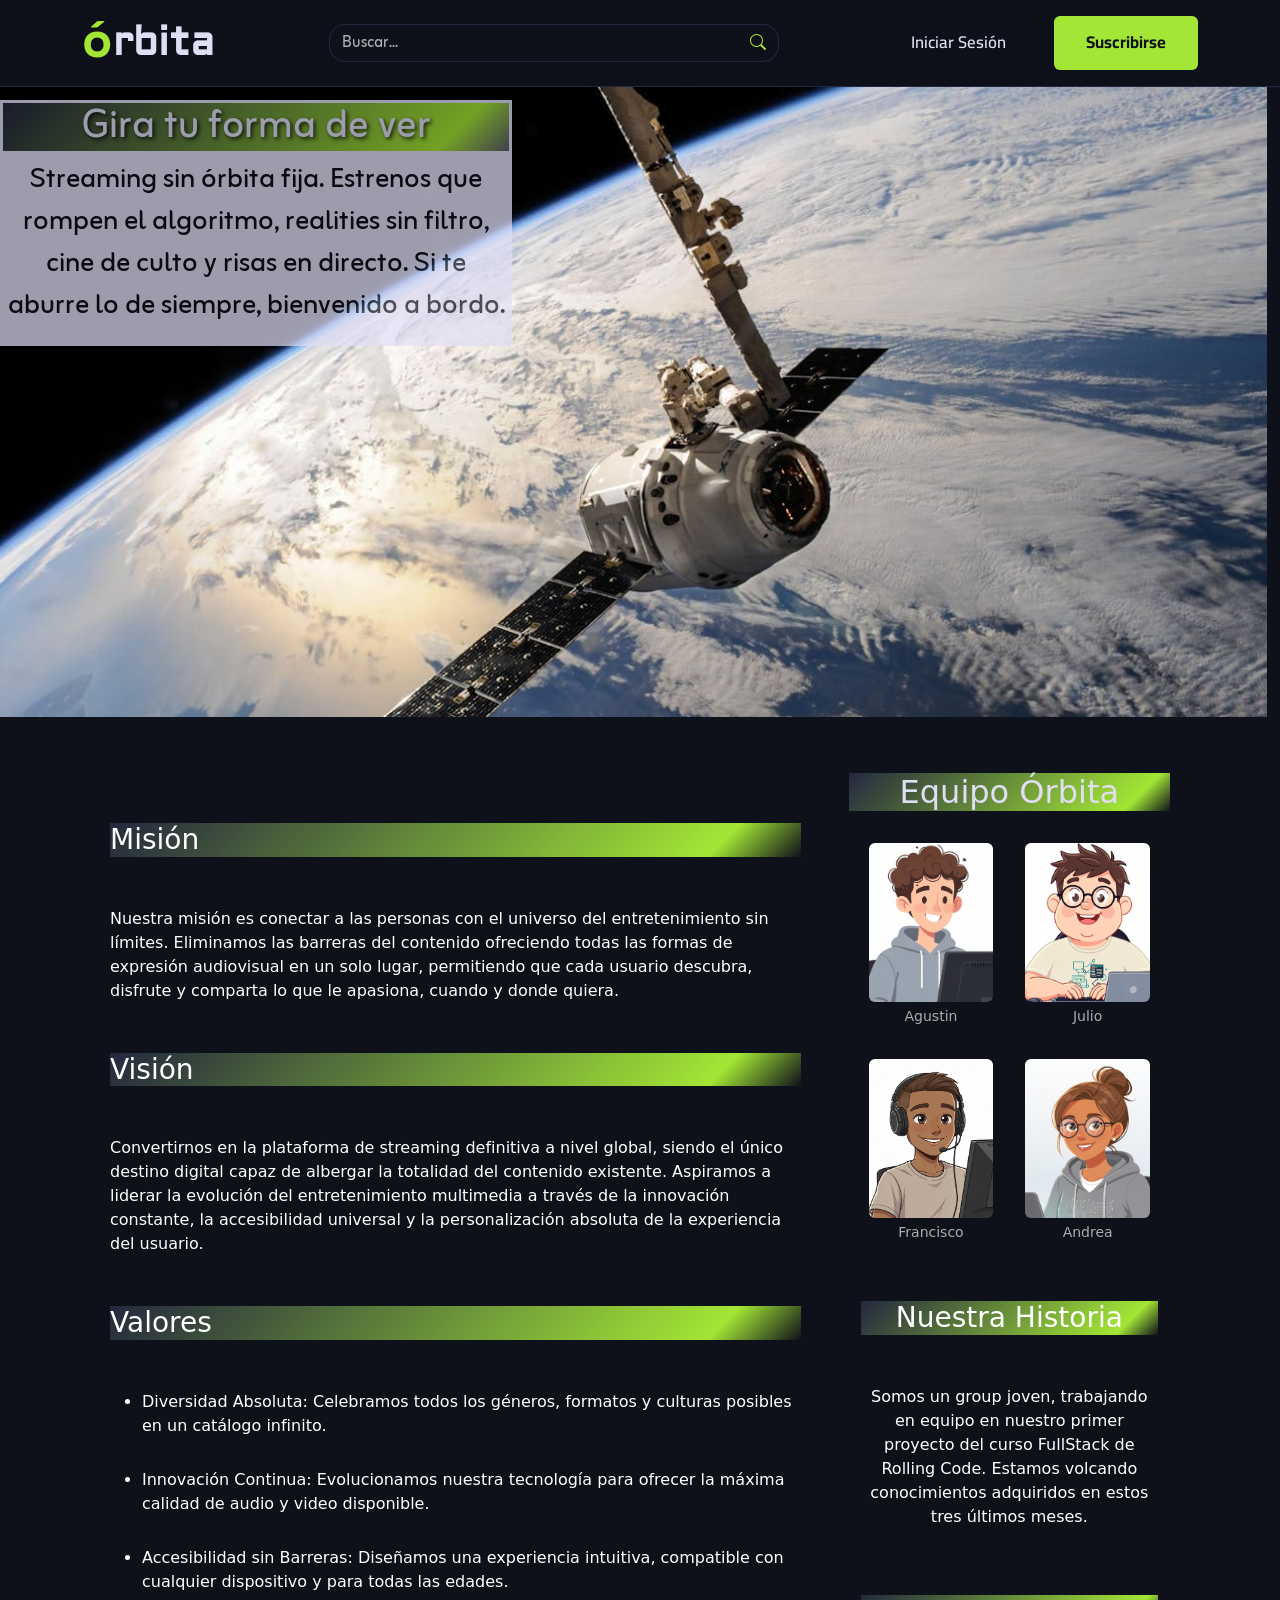
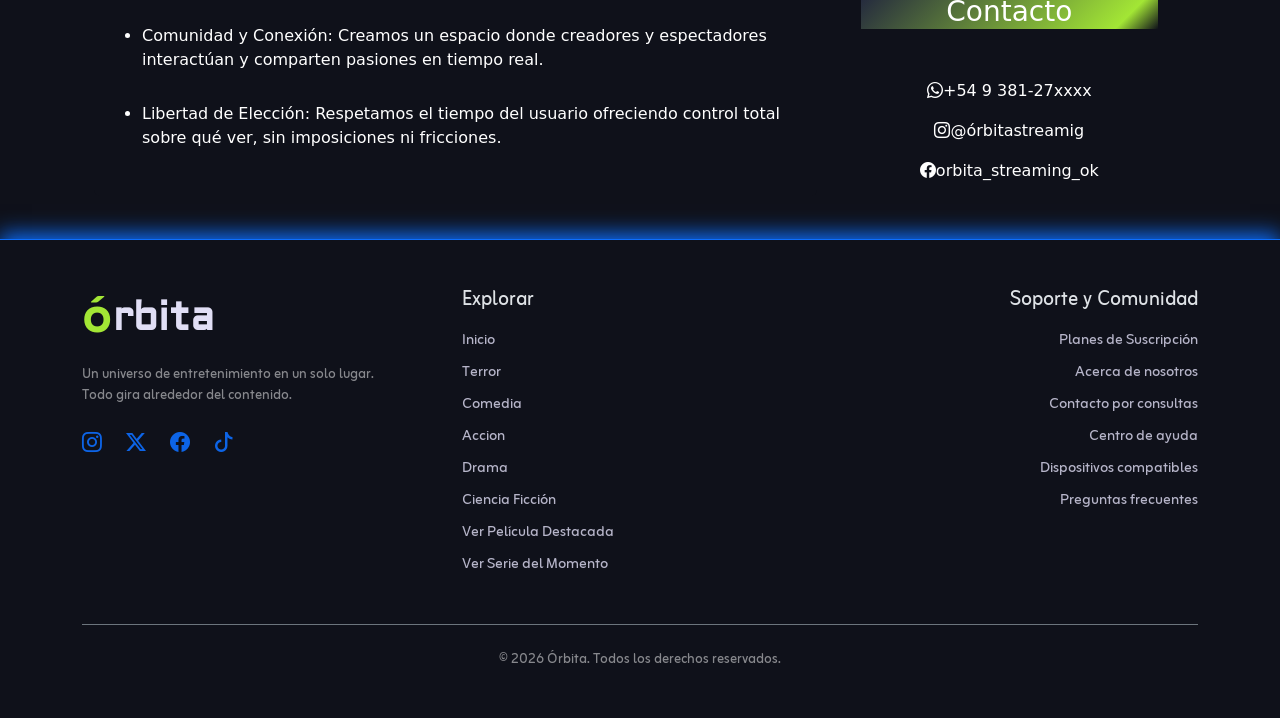
==== commit e4c04b0b: "Corregir divs sin cerrar y dar formato al codigo, arreglar links de acerca-de" ====
--- a/pages/acerca-de.html
+++ b/pages/acerca-de.html
@@ -1,274 +1,503 @@
 <!doctype html>
 <html lang="es" data-bs-theme="dark">
-
-<head>
-  <meta charset="UTF-8" />
-  <meta name="viewport" content="width=device-width, initial-scale=1.0" />
-  <meta name="description"
-    content="Plataforma de streaming interactiva con el mejor catálogo de películas y series. Proyecto integrador RollingCode." />
-  <meta name="author" content="Grupo 3 - Comision Web 25" />
-  <link href="https://cdn.jsdelivr.net/npm/bootstrap@5.3.8/dist/css/bootstrap.min.css" rel="stylesheet"
-    integrity="sha384-sRIl4kxILFvY47J16cr9ZwB07vP4J8+LH7qKQnuqkuIAvNWLzeN8tE5YBujZqJLB" crossorigin="anonymous" />
-  <link rel="stylesheet" href="https://cdn.jsdelivr.net/npm/bootstrap-icons@1.13.1/font/bootstrap-icons.min.css">
-  <link rel="stylesheet" href="../css/style.css" />
-  <title>Órbita - Todo gira al rededor del contenido</title>
-</head>
-
-<body>
-  <header>
-    <nav class="navbar navbar-expand-lg sticky-top navbar-estilo">
-      <div class="container">
-        <a class="navbar-brand marca-logo" href="#">
-          <span class="letra-o">ó</span><span class="resto-texto">rbita</span>
-        </a>
-
-        <button class="navbar-toggler border-0" type="button" data-bs-toggle="collapse" data-bs-target="#contenidoNav">
-          <span class="navbar-toggler-icon"></span>
-        </button>
-
-        <div class="collapse navbar-collapse" id="contenidoNav">
-          <div class="d-flex justify-content-center flex-fill my-3 my-lg-0">
-            <form class="formulario-busqueda" role="search">
-              <div class="input-group">
-                <input class="form-control entrada-busqueda" type="search" placeholder="Buscar..."
-                  aria-label="Search" />
-                <span class="input-group-text icono-busqueda">
-                  <i class="bi bi-search"></i>
-                </span>
-              </div>
-            </form>
-          </div>
-
-          <div
-            class="d-flex flex-column flex-md-row justify-content-md-center justify-content-lg-end align-items-stretch align-items-lg-center gap-3 gap-md-5 gap-lg-3 pb-3 pb-lg-0">
-            <button type="button" class="btn btn-link boton-ingresar text-decoration-none" data-bs-toggle="modal"
-              data-bs-target="#modalLogin">
-              Iniciar Sesión
-            </button>
-            <a href="../pages/suscripcion.html" class="btn fw-bold boton-suscribirse">
-              Suscribirse
-            </a>
-          </div>
+  <head>
+    <meta charset="UTF-8" />
+    <meta name="viewport" content="width=device-width, initial-scale=1.0" />
+    <meta
+      name="description"
+      content="Plataforma de streaming interactiva con el mejor catálogo de películas y series. Proyecto integrador RollingCode."
+    />
+    <meta name="author" content="Grupo 3 - Comision Web 25" />
+    <link
+      href="https://cdn.jsdelivr.net/npm/bootstrap@5.3.8/dist/css/bootstrap.min.css"
+      rel="stylesheet"
+      integrity="sha384-sRIl4kxILFvY47J16cr9ZwB07vP4J8+LH7qKQnuqkuIAvNWLzeN8tE5YBujZqJLB"
+      crossorigin="anonymous"
+    />
+    <link
+      rel="stylesheet"
+      href="https://cdn.jsdelivr.net/npm/bootstrap-icons@1.13.1/font/bootstrap-icons.min.css"
+    />
+    <link rel="icon" type="image/png" href="../img/favicon.png" />
+    <link rel="stylesheet" href="../css/style.css" />
+    <title>Órbita - Todo gira al rededor del contenido</title>
+  </head>
+
+  <body>
+    <header>
+      <nav class="navbar navbar-expand-lg sticky-top navbar-estilo">
+        <div class="container">
+          <a class="navbar-brand marca-logo" href="../index.html">
+            <span class="letra-o">ó</span><span class="resto-texto">rbita</span>
+          </a>
+
+          <button
+            class="navbar-toggler border-0"
+            type="button"
+            data-bs-toggle="collapse"
+            data-bs-target="#contenidoNav"
+          >
+            <span class="navbar-toggler-icon"></span>
+          </button>
+
+          <div class="collapse navbar-collapse" id="contenidoNav">
+            <div class="d-flex justify-content-center flex-fill my-3 my-lg-0">
+              <form class="formulario-busqueda" role="search">
+                <div class="input-group">
+                  <input
+                    class="form-control entrada-busqueda"
+                    type="search"
+                    placeholder="Buscar..."
+                    aria-label="Search"
+                  />
+                  <span class="input-group-text icono-busqueda">
+                    <i class="bi bi-search"></i>
+                  </span>
+                </div>
+              </form>
+            </div>
+
+            <div
+              class="d-flex flex-column flex-md-row justify-content-md-center justify-content-lg-end align-items-stretch align-items-lg-center gap-3 gap-md-5 gap-lg-3 pb-3 pb-lg-0"
+            >
+              <button
+                type="button"
+                class="btn btn-link boton-ingresar text-decoration-none"
+                data-bs-toggle="modal"
+                data-bs-target="#modalLogin"
+              >
+                Iniciar Sesión
+              </button>
+              <a
+                href="./suscripcion.html"
+                class="btn fw-bold boton-suscribirse"
+              >
+                Suscribirse
+              </a>
+            </div>
+          </div>
+        </div>
+      </nav>
+    </header>
+    <main>
+      <!-- Banner -->
+      <div>
+        <img
+          src="../img/acercade/pexels-spacex-586056.jpg"
+          alt="banner"
+          id="img-banner"
+        />
+        <div class="contenedor-elementos">
+          <h1 class="titulo-banner fs-1 fs-md-6">Gira tu forma de ver</h1>
+          <p class="fs-3 fs-fm-6 h-60 h-sm-40">
+            Streaming sin órbita fija. Estrenos que rompen el algoritmo,
+            realities sin filtro, cine de culto y risas en directo. Si te aburre
+            lo de siempre, bienvenido a bordo.
+          </p>
         </div>
       </div>
-    </nav>
-  </header>
-  <main>
-    <!-- Banner -->
-    <div>
-      <img src="../img/acercade/pexels-spacex-586056.jpg" alt="banner" id="img-banner">
-      <div class="contenedor-elementos">
-        <h1 class="titulo-banner fs-1 fs-md-6">Gira tu forma de ver</h1>
-        <p class="fs-3 fs-fm-6 h-60 h-sm-40">Streaming sin órbita fija. Estrenos que rompen el algoritmo, realities sin
-          filtro, cine de culto y risas en
-          directo. Si te aburre lo de siempre, bienvenido a bordo.</p>
+
+      <section>
+        <div class="container border-secondary-subtle my-4">
+          <div class="row g-3 m-1">
+            <div class="col-lg-8 col-sm-12">
+              <div class="p-3 fondo-grilla text-white text-start rounded">
+                <h3 class="titulo-acercade">Misión</h3>
+                <p class="texto-acercade">
+                  Nuestra misión es conectar a las personas con el universo del
+                  entretenimiento sin límites. Eliminamos las barreras del
+                  contenido ofreciendo todas las formas de expresión audiovisual
+                  en un solo lugar, permitiendo que cada usuario descubra,
+                  disfrute y comparta lo que le apasiona, cuando y donde quiera.
+                </p>
+                <h3 class="titulo-acercade">Visión</h3>
+                <p class="texto-acercade">
+                  Convertirnos en la plataforma de streaming definitiva a nivel
+                  global, siendo el único destino digital capaz de albergar la
+                  totalidad del contenido existente. Aspiramos a liderar la
+                  evolución del entretenimiento multimedia a través de la
+                  innovación constante, la accesibilidad universal y la
+                  personalización absoluta de la experiencia del usuario.
+                </p>
+                <h3 class="titulo-acercade">Valores</h3>
+                <ul class="lista-acercade">
+                  <li class="lista-acercade">
+                    Diversidad Absoluta: Celebramos todos los géneros, formatos
+                    y culturas posibles en un catálogo infinito.
+                  </li>
+                  <li class="lista-acercade">
+                    Innovación Continua: Evolucionamos nuestra tecnología para
+                    ofrecer la máxima calidad de audio y video disponible.
+                  </li>
+                  <li class="lista-acercade">
+                    Accesibilidad sin Barreras: Diseñamos una experiencia
+                    intuitiva, compatible con cualquier dispositivo y para todas
+                    las edades.
+                  </li>
+                  <li class="lista-acercade">
+                    Comunidad y Conexión: Creamos un espacio donde creadores y
+                    espectadores interactúan y comparten pasiones en tiempo
+                    real.
+                  </li>
+                  <li class="lista-acercade">
+                    Libertad de Elección: Respetamos el tiempo del usuario
+                    ofreciendo control total sobre qué ver, sin imposiciones ni
+                    fricciones.
+                  </li>
+                </ul>
+              </div>
+            </div>
+
+            <div class="col-lg-4 col-sm-12">
+              <div class="p-3 bg-transparent text-white text-center rounded">
+                <h2 class="titulo-equipo">Equipo Órbita</h2>
+
+                <div class="container mt-4">
+                  <div class="row g-3 mb-3">
+                    <div class="col-sm-6">
+                      <figure
+                        class="figure p-2 bg-transparent w-100 m-0"
+                        style="
+                          height: 200px;
+                          display: flex;
+                          flex-direction: column;
+                        "
+                      >
+                        <img
+                          src="../img/acercade/Agustin.jpeg"
+                          class="figure-img img-fluid rounded m-0 flex-grow-1"
+                          style="object-fit: cover; min-height: 0"
+                          alt="Agustin"
+                        />
+                        <figcaption
+                          class="figure-caption text-center mt-1 small"
+                        >
+                          Agustin
+                        </figcaption>
+                      </figure>
+                    </div>
+                    <div class="col-sm-6">
+                      <figure
+                        class="figure p-2 bg-transparent w-100 m-0"
+                        style="
+                          height: 200px;
+                          display: flex;
+                          flex-direction: column;
+                        "
+                      >
+                        <img
+                          src="../img/acercade/Julio.jpeg"
+                          class="figure-img img-fluid rounded m-0 flex-grow-1"
+                          style="object-fit: cover; min-height: 0"
+                          alt="Julio"
+                        />
+                        <figcaption
+                          class="figure-caption text-center mt-1 small"
+                        >
+                          Julio
+                        </figcaption>
+                      </figure>
+                    </div>
+                  </div>
+
+                  <div class="row g-3">
+                    <div class="col-sm-6">
+                      <figure
+                        class="figure p-2 bg-transparent w-100 m-0"
+                        style="
+                          height: 200px;
+                          display: flex;
+                          flex-direction: column;
+                        "
+                      >
+                        <img
+                          src="../img/acercade/Fran.jpeg"
+                          class="figure-img img-fluid rounded m-0 flex-grow-1"
+                          style="object-fit: cover; min-height: 0"
+                          alt="Fran"
+                        />
+                        <figcaption
+                          class="figure-caption text-center mt-1 small"
+                        >
+                          Francisco
+                        </figcaption>
+                      </figure>
+                    </div>
+                    <div class="col-sm-6">
+                      <figure
+                        class="figure p-2 bg-transparent w-100 m-0"
+                        style="
+                          height: 200px;
+                          display: flex;
+                          flex-direction: column;
+                        "
+                      >
+                        <img
+                          src="../img/acercade/andrea.jpeg"
+                          class="figure-img img-fluid rounded m-0 flex-grow-1"
+                          style="object-fit: cover; min-height: 0"
+                          alt="Andrea"
+                        />
+                        <figcaption
+                          class="figure-caption text-center mt-1 small"
+                        >
+                          Andrea
+                        </figcaption>
+                      </figure>
+                    </div>
+                  </div>
+
+                  <div class="row g-3">
+                    <div class="col-lg-12 col-md-12 col-sm-6">
+                      <h3 class="titulo-acercade">Nuestra Historia</h3>
+                      <p>
+                        Somos un group joven, trabajando en equipo en nuestro
+                        primer proyecto del curso FullStack de Rolling Code.
+                        Estamos volcando conocimientos adquiridos en estos tres
+                        últimos meses.
+                      </p>
+                    </div>
+                  </div>
+
+                  <div class="row g-3">
+                    <div class="col-lg-12 col-md-12 col-sm-6">
+                      <h3 class="titulo-acercade">Contacto</h3>
+                      <p><i class="bi bi-whatsapp"></i>+54 9 381-27xxxx</p>
+                      <p><i class="bi bi-instagram"></i>@órbitastreamig</p>
+                      <p><i class="bi bi-facebook"></i>orbita_streaming_ok</p>
+                    </div>
+                  </div>
+                </div>
+              </div>
+            </div>
+          </div>
+        </div>
+      </section>
+    </main>
+    <footer class="footer py-5">
+      <div class="container">
+        <div class="row gy-4 justify-content-between">
+          <div
+            class="col-12 col-lg-4 text-start text-md-center text-lg-start mb-2 mb-lg-0"
+          >
+            <div
+              class="mb-3 d-flex justify-content-center justify-content-lg-start align-items-center gap-2"
+            >
+              <a class="marca-logo text-decoration-none" href="#">
+                <span class="letra-o">ó</span
+                ><span class="resto-texto">rbita</span>
+              </a>
+            </div>
+            <p
+              class="text-white-50 small mb-4 mx-auto mx-lg-0 text-center text-lg-start"
+            >
+              Un universo de entretenimiento en un solo lugar. <br />Todo gira
+              alrededor del contenido.
+            </p>
+            <div
+              class="d-flex justify-content-center justify-content-lg-start gap-4"
+            >
+              <a
+                href="./error404.html"
+                class="enlace-red"
+                aria-label="Instagram"
+              >
+                <i class="bi bi-instagram"></i>
+              </a>
+              <a href="./error404.html" class="enlace-red" aria-label="Twitter">
+                <i class="bi bi-twitter-x"></i>
+              </a>
+              <a
+                href="./error404.html"
+                class="enlace-red"
+                aria-label="Facebook"
+              >
+                <i class="bi bi-facebook"></i>
+              </a>
+              <a href="./error404.html" class="enlace-red" aria-label="TikTok">
+                <i class="bi bi-tiktok"></i>
+              </a>
+            </div>
+          </div>
+
+          <div
+            class="col-12 col-md-6 col-lg-4 text-start text-md-start text-lg-start"
+          >
+            <h5 class="titulo-columna-footer mb-3">Explorar</h5>
+            <ul class="list-unstyled d-flex flex-column gap-2 m-0">
+              <li><a href="./index.html" class="link-footer">Inicio</a></li>
+              <li>
+                <a href="./categoria-1.html" class="link-footer">Terror</a>
+              </li>
+              <li>
+                <a href="./categoria-2.html" class="link-footer">Comedia</a>
+              </li>
+              <li>
+                <a href="./error404.html" class="link-footer">Accion</a>
+              </li>
+              <li>
+                <a href="./error404.html" class="link-footer">Drama</a>
+              </li>
+              <li>
+                <a href="./error404.html" class="link-footer"
+                  >Ciencia Ficción</a
+                >
+              </li>
+              <li>
+                <a href="./detalle-pelicula.html" class="link-footer"
+                  >Ver Película Destacada</a
+                >
+              </li>
+              <li>
+                <a href="./detalle-serie.html" class="link-footer"
+                  >Ver Serie del Momento</a
+                >
+              </li>
+            </ul>
+          </div>
+
+          <div
+            class="col-12 col-md-6 col-lg-4 text-start text-md-end text-lg-end"
+          >
+            <h5 class="titulo-columna-footer mb-3">Soporte y Comunidad</h5>
+            <ul class="list-unstyled d-flex flex-column gap-2 m-0">
+              <li>
+                <a href="./suscripcion.html" class="link-footer"
+                  >Planes de Suscripción</a
+                >
+              </li>
+              <li>
+                <a href="./acerca-de.html" class="link-footer"
+                  >Acerca de nosotros</a
+                >
+              </li>
+              <li>
+                <a href="./contacto.html" class="link-footer"
+                  >Contacto por consultas</a
+                >
+              </li>
+              <li>
+                <a href="./error404.html" class="link-footer"
+                  >Centro de ayuda</a
+                >
+              </li>
+              <li>
+                <a href="./error404.html" class="link-footer"
+                  >Dispositivos compatibles</a
+                >
+              </li>
+              <li>
+                <a href="./error404.html" class="link-footer"
+                  >Preguntas frecuentes</a
+                >
+              </li>
+            </ul>
+          </div>
+        </div>
+
+        <div class="border-top border-secondary mt-5 pt-4 text-center">
+          <p class="text-white-50 small m-0">
+            &copy; 2026 Órbita. Todos los derechos reservados.
+          </p>
+        </div>
+      </div>
+    </footer>
+    <!-- Modal de iniciar sesion -->
+    <div class="modal fade" id="modalLogin" tabindex="-1">
+      <div class="modal-dialog modal-dialog-centered">
+        <div
+          class="modal-content contenedor-modal border border-secondary rounded-4 p-3"
+        >
+          <div class="modal-header border-0 pb-0">
+            <div class="d-flex flex-row">
+              <h5 class="modal-title marca-logo">
+                Ingresar a <span class="letra-o ms-2">ó</span
+                ><span class="resto-texto">rbita</span>
+              </h5>
+            </div>
+            <button
+              type="button"
+              class="btn-close btn-close-white"
+              data-bs-dismiss="modal"
+            ></button>
+          </div>
+
+          <div class="modal-body pt-3">
+            <form action="./error404.html">
+              <div class="mb-3">
+                <label for="emailLogin" class="form-label mb-1"
+                  >Correo electrónico</label
+                >
+                <input
+                  type="email"
+                  class="form-control entrada-busqueda"
+                  id="emailLogin"
+                  placeholder="nombre@ejemplo.com"
+                  required
+                />
+              </div>
+
+              <div class="mb-3">
+                <label for="passwordLogin" class="form-label mb-1"
+                  >Contraseña</label
+                >
+                <input
+                  type="password"
+                  class="form-control entrada-busqueda"
+                  id="passwordLogin"
+                  placeholder="••••••••"
+                  required
+                />
+              </div>
+
+              <div class="text-end mb-4">
+                <a
+                  href="./error404.html"
+                  class="link-recuperar text-decoration-none"
+                >
+                  ¿Olvidaste tu contraseña?
+                </a>
+              </div>
+
+              <button
+                type="submit"
+                class="btn fw-bold boton-modal-enviar w-100 py-2"
+              >
+                Iniciar sesión
+              </button>
+            </form>
+
+            <div class="d-flex align-items-center my-4">
+              <hr class="flex-grow-1 border-secondary m-0" />
+              <span class="px-3 texto-o-divisor">o</span>
+              <hr class="flex-grow-1 border-secondary m-0" />
+            </div>
+
+            <a
+              href="./error404.html"
+              class="btn boton-modal-google w-100 py-2 text-decoration-none"
+            >
+              <i class="bi bi-google me-2"></i>Continuar con Google
+            </a>
+            <div
+              class="d-flex justify-content-center align-content-center mb-2 mt-3 gap-2"
+            >
+              <p class="m-0">¿No tienes cuenta?</p>
+              <a
+                href="./error404.html"
+                class="link-recuperar text-decoration-none m-0"
+              >
+                Registrarse
+              </a>
+            </div>
+          </div>
+        </div>
       </div>
     </div>
-
-    <section>
-      <div class="container border-secondary-subtle my-4">
-
-        <div class="row g-3 m-1">
-
-          <div class="col-lg-8 col-sm-12">
-            <div class="p-3 fondo-grilla text-white text-start rounded">
-              <h3 class="titulo-acercade">Misión</h3>
-              <p class="texto-acercade">Nuestra misión es conectar a las personas con el universo del entretenimiento
-                sin límites. Eliminamos
-                las barreras del contenido ofreciendo todas las formas de expresión audiovisual en un solo lugar,
-                permitiendo que cada usuario descubra, disfrute y comparta lo que le apasiona, cuando y donde quiera.
-              </p>
-              <h3 class="titulo-acercade">Visión</h3>
-              <p class="texto-acercade">Convertirnos en la plataforma de streaming definitiva a nivel global, siendo el
-                único destino digital
-                capaz de albergar la totalidad del contenido existente. Aspiramos a liderar la evolución del
-                entretenimiento multimedia a través de la innovación constante, la accesibilidad universal y la
-                personalización absoluta de la experiencia del usuario.</p>
-              <h3 class="titulo-acercade">Valores</h3>
-              <ul class="lista-acercade">
-                <li class="lista-acercade">Diversidad Absoluta: Celebramos todos los géneros, formatos y culturas
-                  posibles en un catálogo
-                  infinito.</li>
-                <li class="lista-acercade">Innovación Continua: Evolucionamos nuestra tecnología para ofrecer la máxima
-                  calidad de audio y
-                  video disponible.</li>
-                <li class="lista-acercade">Accesibilidad sin Barreras: Diseñamos una experiencia intuitiva, compatible
-                  con cualquier
-                  dispositivo y para todas las edades.</li>
-                <li class="lista-acercade">Comunidad y Conexión: Creamos un espacio donde creadores y espectadores
-                  interactúan y comparten
-                  pasiones en tiempo real.</li>
-                <li class="lista-acercade">Libertad de Elección: Respetamos el tiempo del usuario ofreciendo control
-                  total sobre qué ver, sin
-                  imposiciones ni fricciones.</li>
-              </ul>
-            </div>
-          </div>
-
-          <div class="col-lg-4 col-sm-12">
-
-            <div class="p-3 bg-transparent text-white text-center rounded">
-              <h2 class="titulo-equipo">Equipo Órbita</h2>
-              <div class="container mt-4">
-                <!-- Fila 1 -->
-                <div class="row g-3 mb-3">
-                  <div class="col-sm-6">
-                    <figure class="figure  p-2 bg-transparent w-100 m-0"
-                      style="height: 200px; display: flex; flex-direction: column;">
-                      <img src="../img/acercade/Agustin.jpeg" class="figure-img img-fluid rounded m-0 flex-grow-1"
-                        style="object-fit: cover; min-height: 0;" alt="Agustin">
-                      <figcaption class="figure-caption text-center mt-1 small">Agustin</figcaption>
-                    </figure>
-                  </div>
-                  <div class="col-sm-6">
-                    <figure class="figure p-2 bg-transparent w-100 m-0"
-                      style="height: 200px; display: flex; flex-direction: column;">
-                      <img src="../img/acercade/Julio.jpeg" class="figure-img img-fluid rounded m-0 flex-grow-1"
-                        style="object-fit: cover; min-height: 0;" alt="Julio">
-                      <figcaption class="figure-caption text-center mt-1 small">Julio</figcaption>
-                    </figure>
-                  </div>
-                </div>
-
-                <!-- Fila 2 -->
-                <div class="row g-3">
-                  <div class="col-sm-6">
-                    <figure class="figure p-2 bg-transparent w-100 m-0"
-                      style="height: 200px; display: flex; flex-direction: column;">
-                      <img src="../img/acercade/Fran.jpeg" class="figure-img img-fluid rounded m-0 flex-grow-1"
-                        style="object-fit: cover; min-height: 0;" alt="Fran">
-                      <figcaption class="figure-caption text-center mt-1 small">Francisco</figcaption>
-                    </figure>
-                  </div>
-                  <div class="col-sm-6">
-                    <figure class="figure p-2 bg-transparent w-100 m-0"
-                      style="height: 200px; display: flex; flex-direction: column;">
-                      <img src="../img/acercade/andrea.jpeg" class="figure-img img-fluid rounded m-0 flex-grow-1"
-                        style="object-fit: cover; min-height: 0;" alt="Andrea">
-                      <figcaption class="figure-caption text-center mt-1 small">Andrea</figcaption>
-                    </figure>
-                  </div>
-                </div>
-
-                <!-- Fila 3 -->
-                <div class="row g-3">
-                  <div class="col-lg-12 col-md-12 col-sm-6">
-                    <h3 class="titulo-acercade">Nuestra Historia</h3>
-                    <p>Somos un grupo joven, trabajando en equipo en nuestro primer proyecto del curso FullStack de
-                      Rolling Code. Estamos volcando conocimientos adquiridos en estos tres últimos meses.</p>
-                  </div>
-                </div>
-
-                <!-- Fila 4 -->
-                <div class="row g-3">
-                  <div class="col-lg-12 col-md-12 col-sm-6">
-                    <h3 class="titulo-acercade">Contacto</h3>
-                    <p><i class="bi bi-whatsapp"></i>+54 9 381-27xxxx</p>
-                    <p><i class="bi bi-instagram"></i>@órbitastreamig</p>
-                    <p><i class="bi bi-facebook"></i>orbita_streaming_ok</p>
-                  </div>
-                </div>
-
-              </div>
-
-            </div>
-          </div>
-        </div>
-    </section>
-
-  </main>
-  <footer class="footer py-5">
-    <div class="container">
-      <div class="row gy-4 justify-content-between">
-        <div class="col-12 col-lg-4 text-start text-md-center text-lg-start mb-2 mb-lg-0">
-          <div class="mb-3 d-flex justify-content-center justify-content-lg-start align-items-center gap-2">
-            <a class="marca-logo text-decoration-none" href="#">
-              <span class="letra-o">ó</span><span class="resto-texto">rbita</span>
-            </a>
-          </div>
-          <p class="text-white-50 small mb-4 mx-auto mx-lg-0 text-center text-lg-start">
-            Un universo de entretenimiento en un solo lugar.Todo gira
-            alrededor del contenido.
-          </p>
-          <div class="d-flex justify-content-center justify-content-lg-start gap-4">
-            <a href="./pages/error404.html" class="enlace-red" aria-label="Instagram">
-              <i class="bi bi-instagram"></i>
-            </a>
-            <a href="./pages/error404.html" class="enlace-red" aria-label="Twitter">
-              <i class="bi bi-twitter-x"></i>
-            </a>
-            <a href="./pages/error404.html" class="enlace-red" aria-label="Facebook">
-              <i class="bi bi-facebook"></i>
-            </a>
-            <a href="./pages/error404.html" class="enlace-red" aria-label="TikTok">
-              <i class="bi bi-tiktok"></i>
-            </a>
-          </div>
-        </div>
-
-        <div class="col-12 col-md-6 col-lg-4 text-start text-md-start text-lg-start">
-          <h5 class="titulo-columna-footer mb-3">Explorar</h5>
-          <ul class="list-unstyled d-flex flex-column gap-2 m-0">
-            <li><a href="./index.html" class="link-footer">Inicio</a></li>
-            <li>
-              <a href="./pages/categoria-1.html" class="link-footer">Terror</a>
-            </li>
-            <li>
-              <a href="./pages/categoria-2.html" class="link-footer">Comedia</a>
-            </li>
-            <li>
-              <a href="./pages/error404.html" class="link-footer">Accion</a>
-            </li>
-            <li>
-              <a href="./pages/error404.html" class="link-footer">Drama</a>
-            </li>
-            <li>
-              <a href="./pages/error404.html" class="link-footer">Ciencia Ficción</a>
-            </li>
-            <li>
-              <a href="./pages/detalle-pelicula.html" class="link-footer">Ver Película Destacada</a>
-            </li>
-            <li>
-              <a href="./pages/detalle-serie.html" class="link-footer">Ver Serie del Momento</a>
-            </li>
-          </ul>
-        </div>
-
-        <div class="col-12 col-md-6 col-lg-4 text-start text-md-end text-lg-end">
-          <h5 class="titulo-columna-footer mb-3">Soporte y Comunidad</h5>
-          <ul class="list-unstyled d-flex flex-column gap-2 m-0">
-            <li>
-              <a href="./pages/suscripcion.html" class="link-footer">Planes de Suscripción</a>
-            </li>
-            <li>
-              <a href="./pages/acerca-de.html" class="link-footer">Acerca de nosotros</a>
-            </li>
-            <li>
-              <a href="./pages/contacto.html" class="link-footer">Contacto por consultas</a>
-            </li>
-            <li>
-              <a href="./pages/error404.html" class="link-footer">Centro de ayuda</a>
-            </li>
-            <li>
-              <a href="./pages/error404.html" class="link-footer">Dispositivos compatibles</a>
-            </li>
-            <li>
-              <a href="./pages/error404.html" class="link-footer">Preguntas frecuentes</a>
-            </li>
-          </ul>
-        </div>
-      </div>
-
-      <div class="border-top border-secondary mt-5 pt-4 text-center">
-        <p class="text-white-50 small m-0">
-          &copy; 2026 Órbita. Todos los derechos reservados.
-        </p>
-      </div>
-    </div>
-  </footer>
-  <script src="https://cdn.jsdelivr.net/npm/bootstrap@5.3.8/dist/js/bootstrap.bundle.min.js"
-    integrity="sha384-FKyoEForCGlyvwx9Hj09JcYn3nv7wiPVlz7YYwJrWVcXK/BmnVDxM+D2scQbITxI"
-    crossorigin="anonymous"></script>
-</body>
-
-</html>+    <script
+      src="https://cdn.jsdelivr.net/npm/bootstrap@5.3.8/dist/js/bootstrap.bundle.min.js"
+      integrity="sha384-FKyoEForCGlyvwx9Hj09JcYn3nv7wiPVlz7YYwJrWVcXK/BmnVDxM+D2scQbITxI"
+      crossorigin="anonymous"
+    ></script>
+  </body>
+</html>
--- a/css/style.css
+++ b/css/style.css
@@ -1369,3 +1369,9 @@
   color: var(--background) !important;
   box-shadow: 0 4px 12px rgba(163, 230, 53, 0.4);
 }
+
+/* Estilo de pagina detalle serie */
+
+.detalle-serie-bg{
+  background:radial-gradient(  rgba(13, 110, 253,0.1) 2%,#050811 )
+}
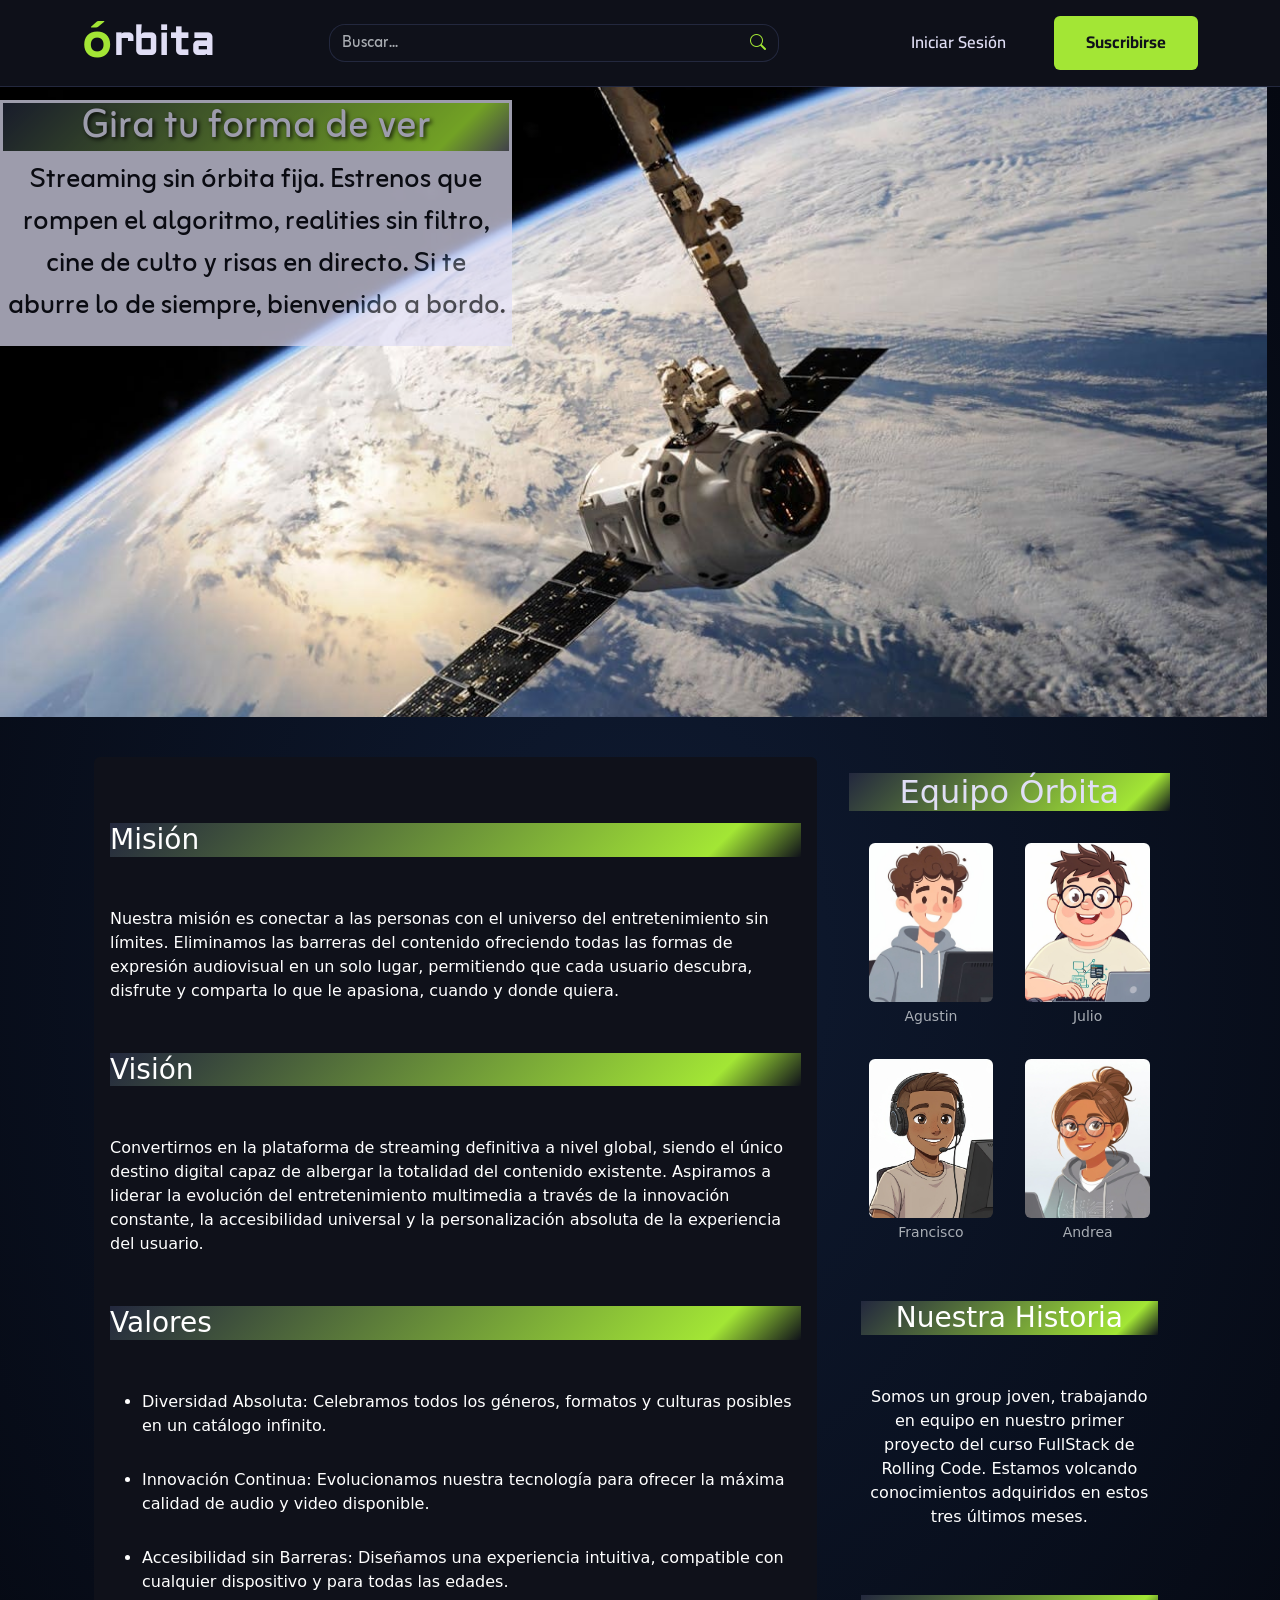
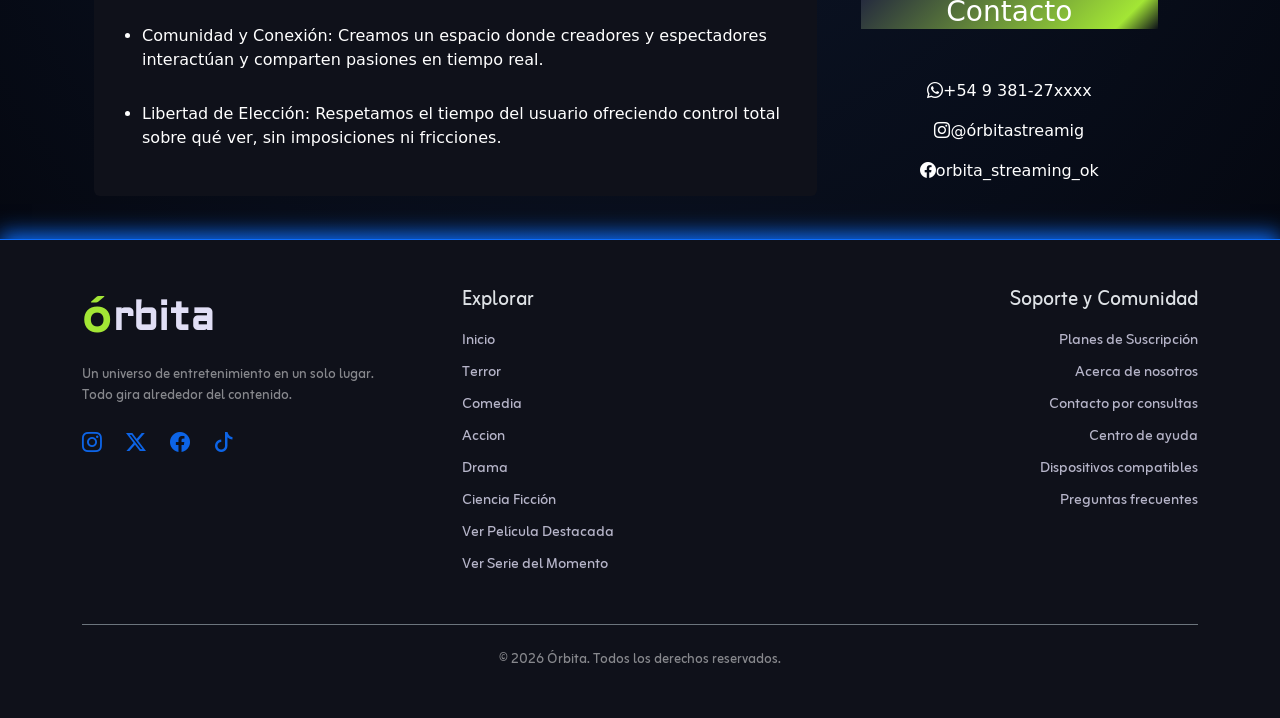
==== commit 3ffcb005: "Arreglar validacion de formulario en contacto" ====
--- a/pages/acerca-de.html
+++ b/pages/acerca-de.html
@@ -79,7 +79,7 @@
         </div>
       </nav>
     </header>
-    <main>
+    <main class="detalle-serie-bg">
       <!-- Banner -->
       <div>
         <img
--- a/css/style.css
+++ b/css/style.css
@@ -1045,6 +1045,8 @@
 .btn-orbita {
   background-color: #9aff1a;
   border: none;
+  justify-content: center;
+  
 }
 
 .btn-orbita:hover {
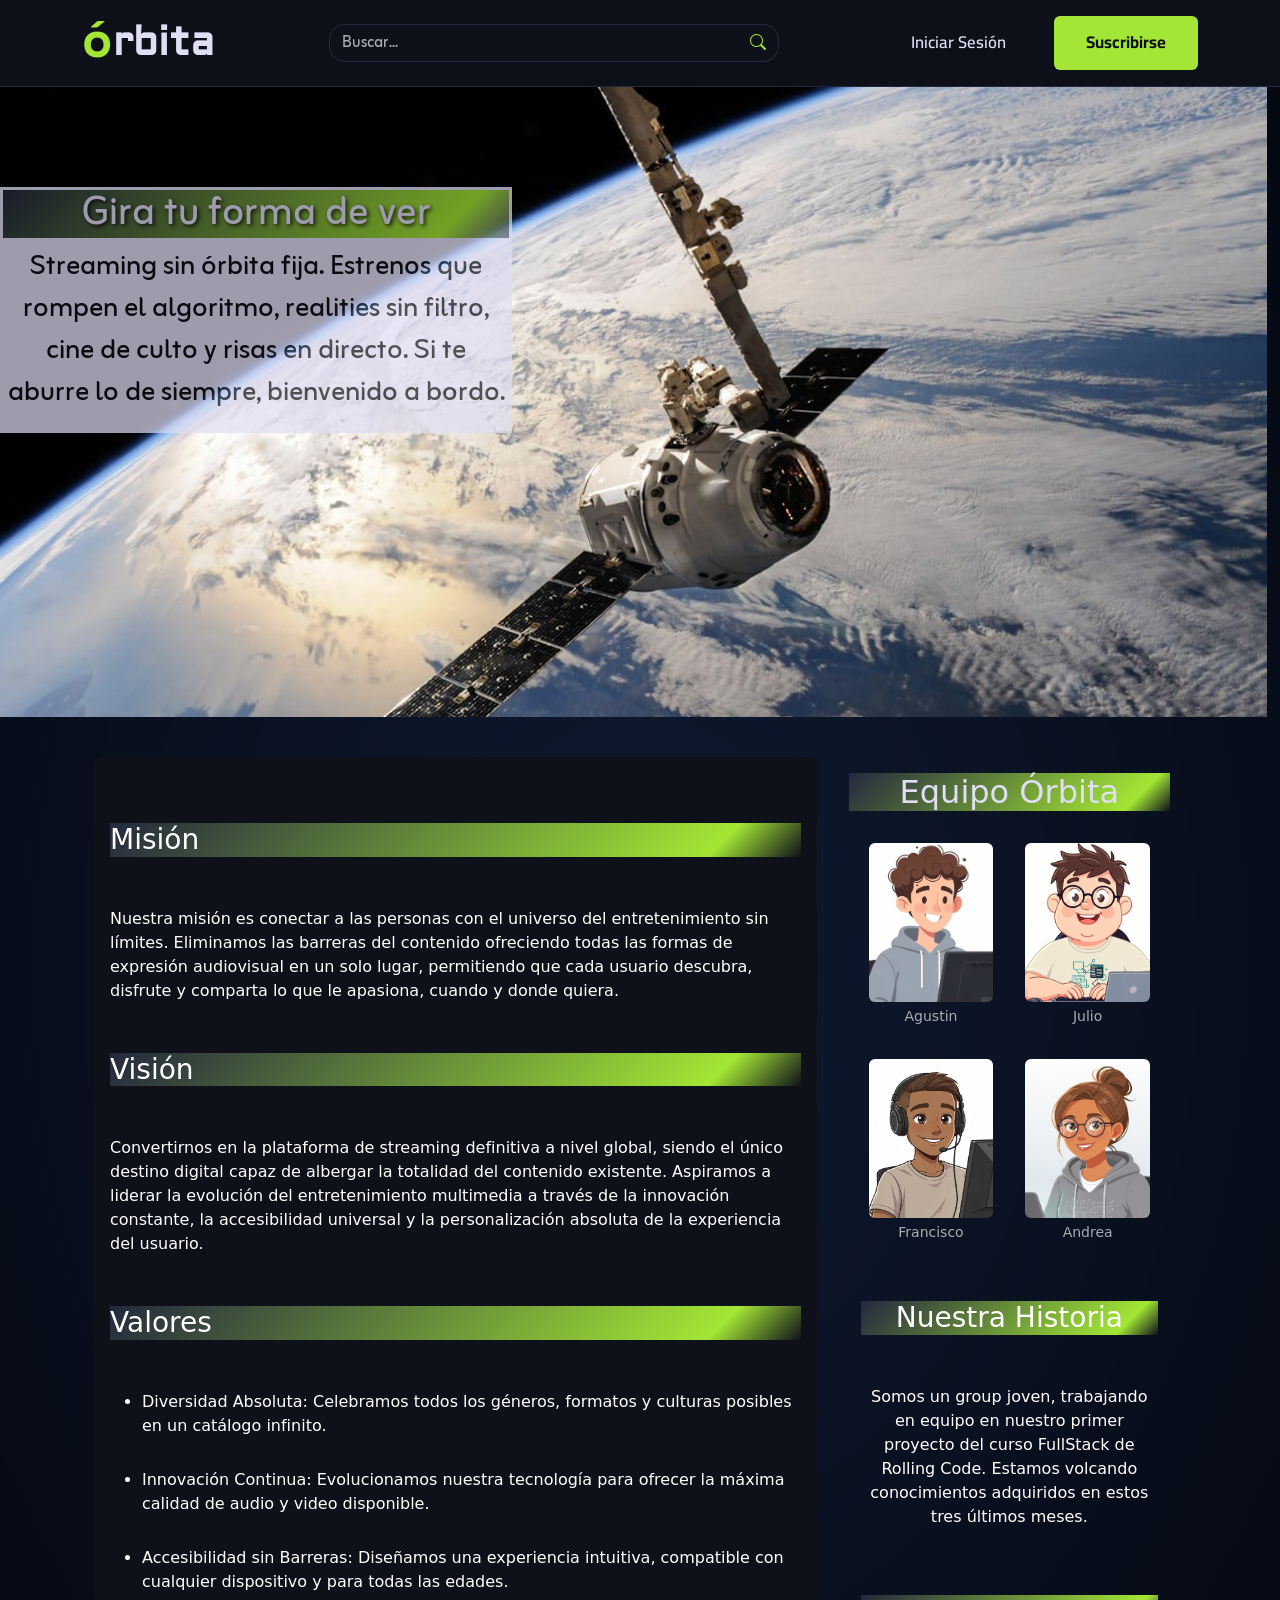
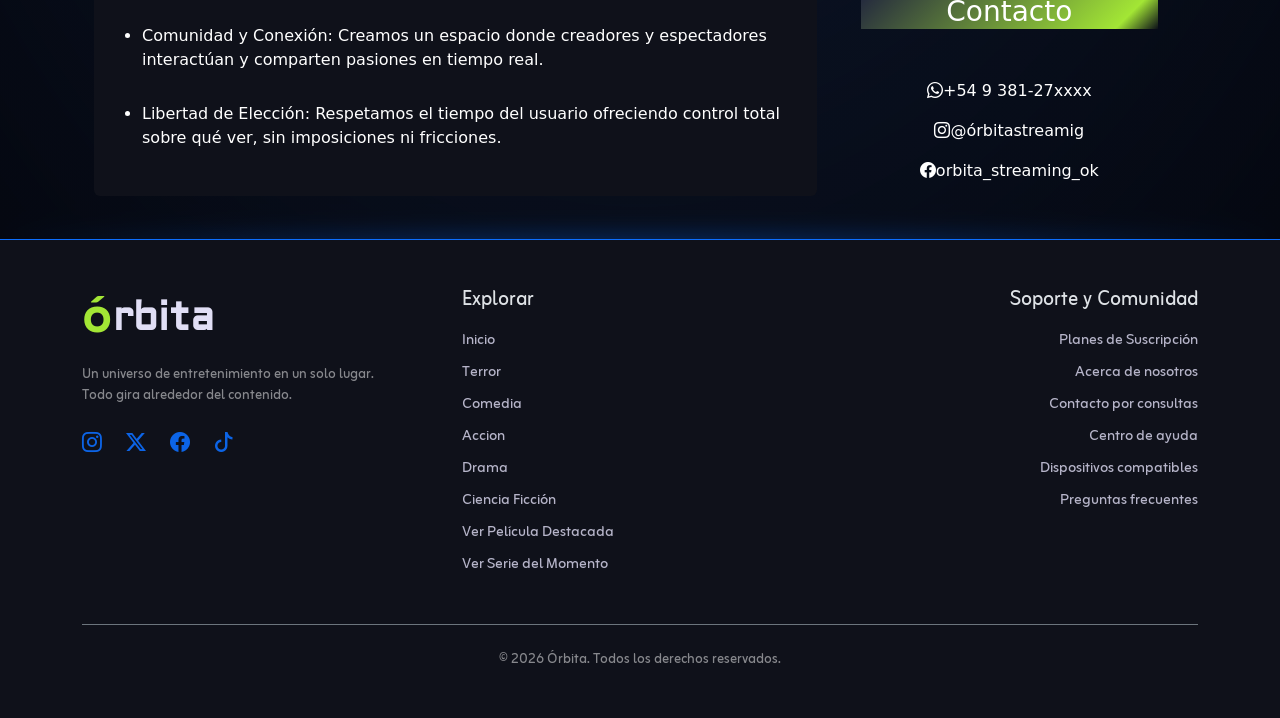
==== commit c252ad48: "Arreglar links de contacto en todos los footer" ====
--- a/pages/acerca-de.html
+++ b/pages/acerca-de.html
@@ -23,7 +23,7 @@
     <title>Órbita - Todo gira al rededor del contenido</title>
   </head>
 
-  <body>
+  <body >
     <header>
       <nav class="navbar navbar-expand-lg sticky-top navbar-estilo">
         <div class="container">
@@ -79,7 +79,7 @@
         </div>
       </nav>
     </header>
-    <main class="detalle-serie-bg">
+    <main class="detalle-serie-bg fade-in-page">
       <!-- Banner -->
       <div>
         <img
@@ -372,7 +372,7 @@
                 >
               </li>
               <li>
-                <a href="./contacto.html" class="link-footer"
+                <a href="./contacto-equipo.html" class="link-footer"
                   >Contacto por consultas</a
                 >
               </li>
--- a/css/style.css
+++ b/css/style.css
@@ -1376,4 +1376,21 @@
 
 .detalle-serie-bg{
   background:radial-gradient(  rgba(13, 110, 253,0.1) 2%,#050811 )
+}
+
+/* Animacion de recarga suave */
+.fade-in-page {
+    opacity: 0;
+    animation: fadeInEfecto 0.4s ease-out forwards;
+}
+
+@keyframes fadeInEfecto {
+    from {
+        opacity: 0;
+        transform: translateY(8px); /* Mini empujón hacia arriba para dar fluidez */
+    }
+    to {
+        opacity: 1;
+        transform: translateY(0);
+    }
 }
